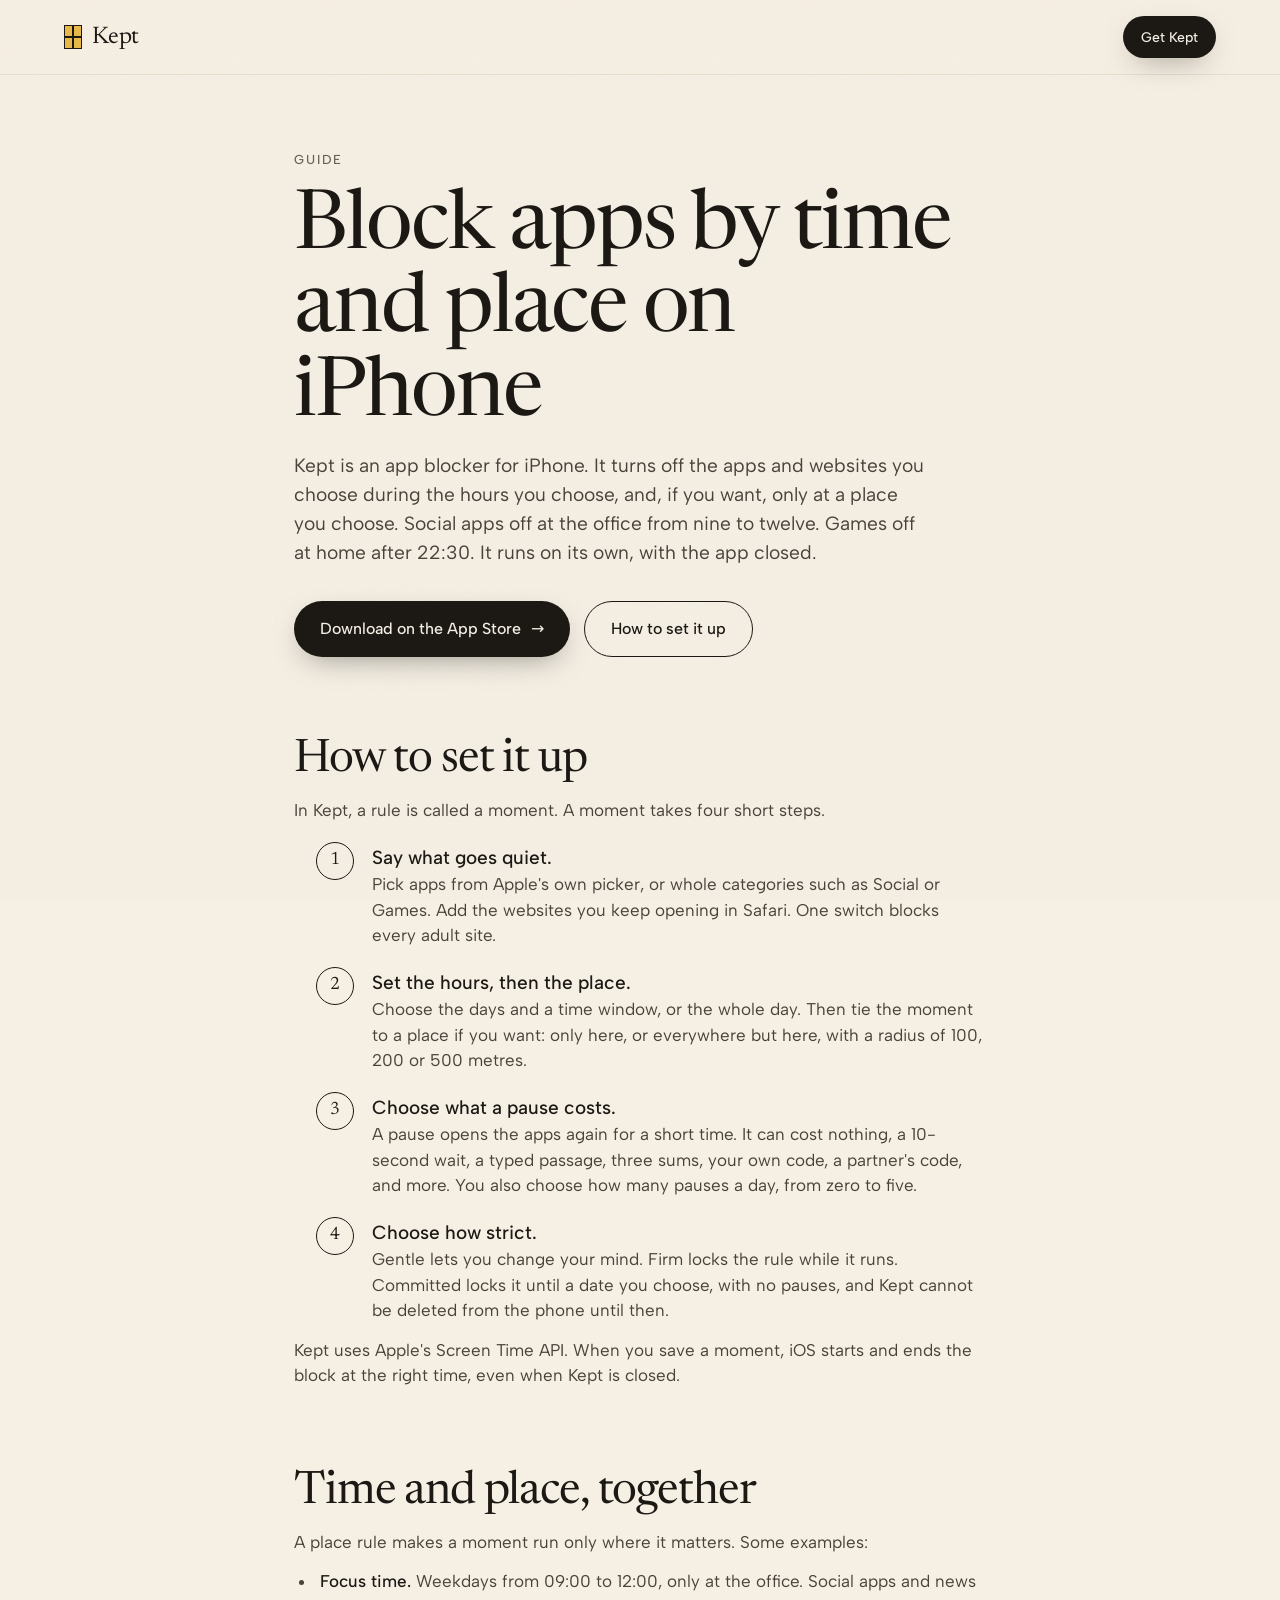
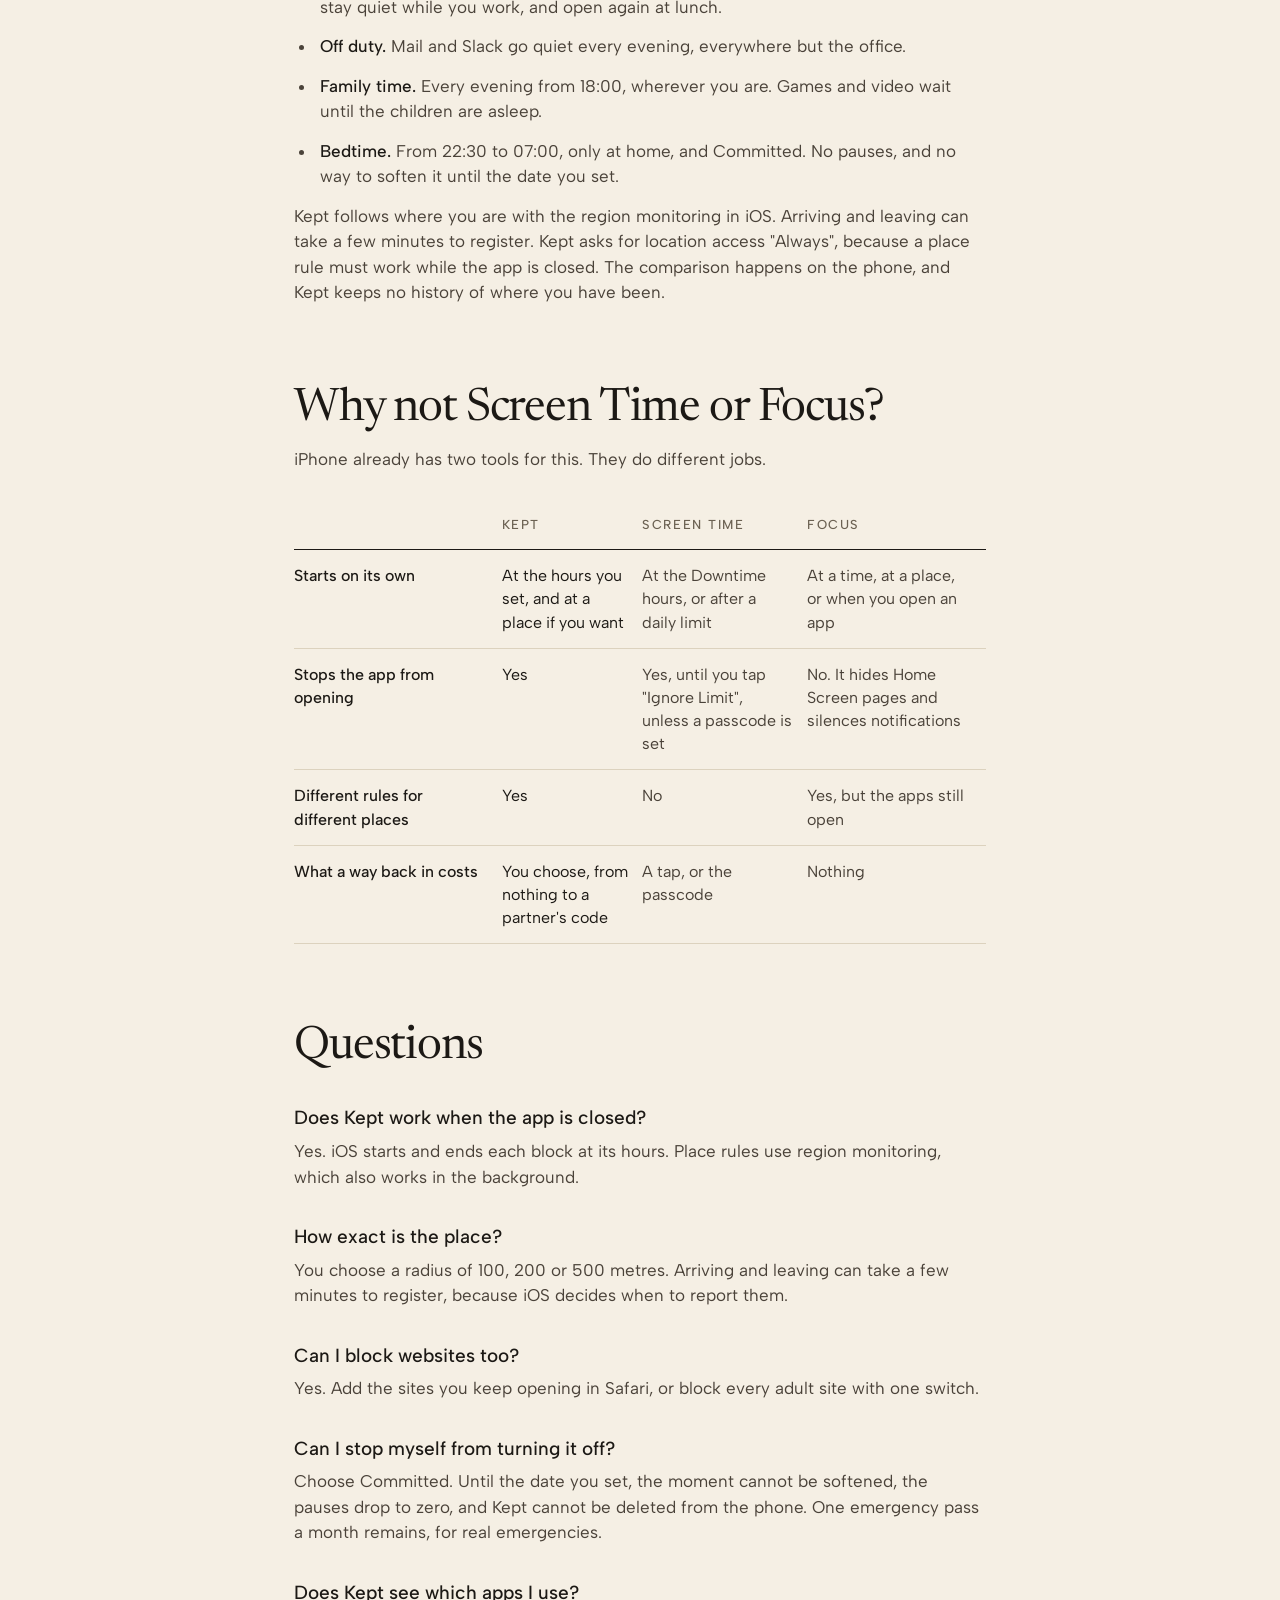
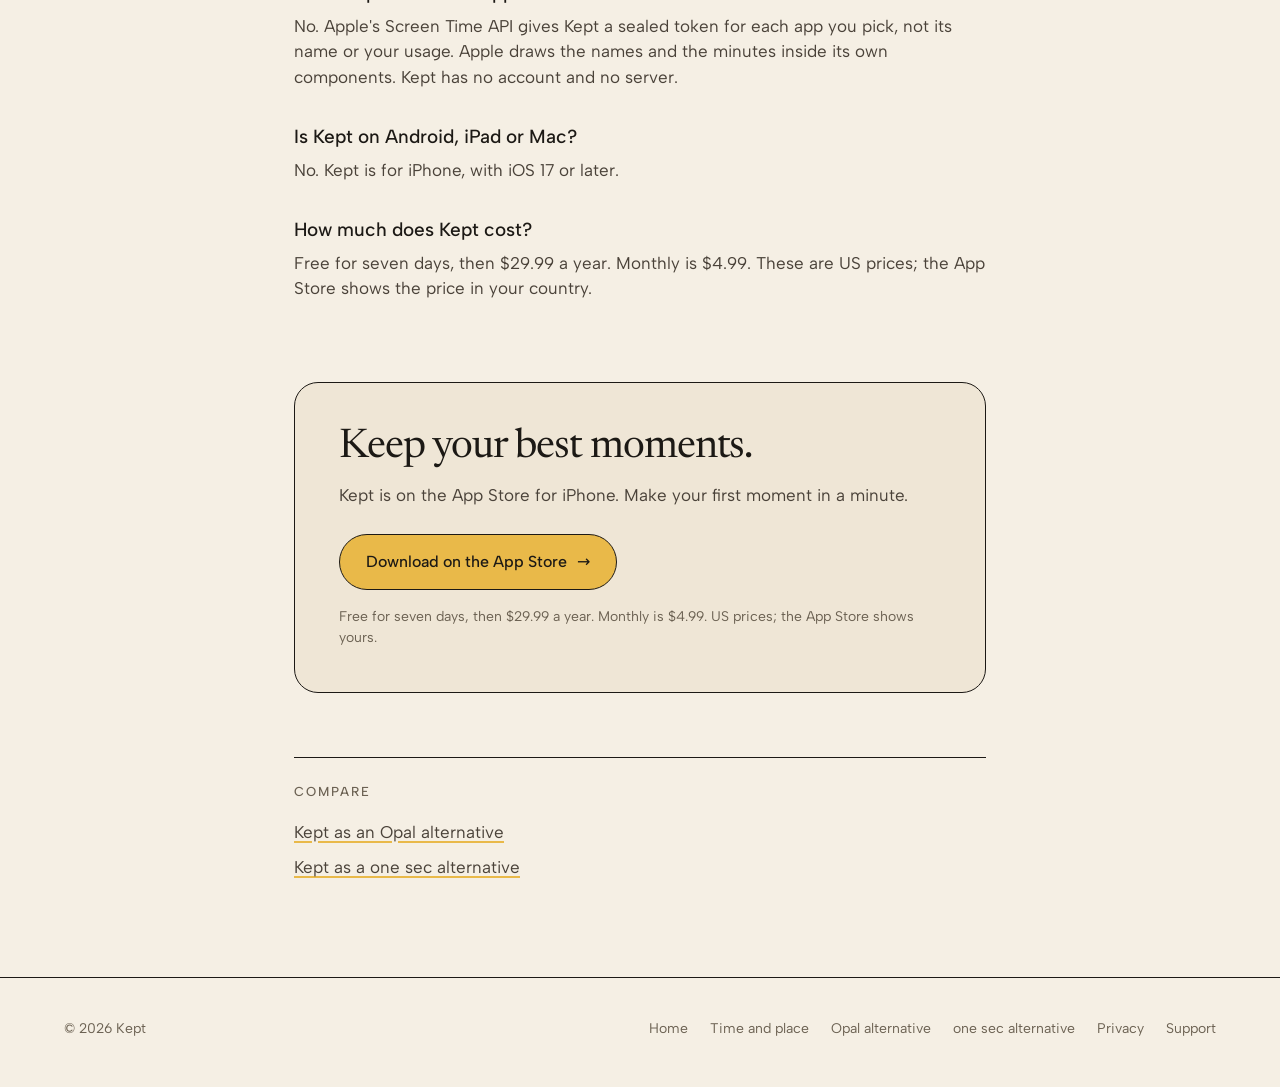
==== block-apps-by-time-and-place/index.html @ 20c3a768 "site: add the Opal, one sec and time-and-place pages People who search for an Opal or one sec altern" ====
<!doctype html>
<html lang="en">
<head>
  <meta charset="utf-8" />
  <meta name="viewport" content="width=device-width, initial-scale=1" />
  <title>Block Apps by Time and Place on iPhone · Kept</title>
  <meta name="description" content="Kept blocks apps and websites on iPhone during the hours you choose, and only at the places you choose. It runs with the app closed. No account." />
  <link rel="canonical" href="https://getkeptblocker.app/block-apps-by-time-and-place/" />
  <meta property="og:type" content="article" />
  <meta property="og:site_name" content="Kept" />
  <meta property="og:title" content="Block apps by time and place on iPhone" />
  <meta property="og:description" content="Social apps off at the office from nine to twelve. Games off at home after 22:30. Kept runs on its own, with the app closed." />
  <meta property="og:url" content="https://getkeptblocker.app/block-apps-by-time-and-place/" />
  <meta property="og:image" content="https://getkeptblocker.app/assets/img/og.png" />
  <meta name="twitter:card" content="summary_large_image" />
  <meta name="theme-color" content="#f5efe4" />
  <link rel="icon" href="/assets/img/favicon.png" />
  <link rel="apple-touch-icon" href="/assets/img/apple-touch-icon.png" />
  <link rel="preconnect" href="https://fonts.googleapis.com" />
  <link rel="preconnect" href="https://fonts.gstatic.com" crossorigin />
  <link href="https://fonts.googleapis.com/css2?family=Albert+Sans:wght@400;500&family=Newsreader:opsz,wght@6..72,400&display=swap" rel="stylesheet" />
  <link rel="stylesheet" href="/assets/css/site.css?v=8" />
  <link rel="stylesheet" href="/assets/css/page.css?v=1" />
  <script type="application/ld+json">
  {
    "@context": "https://schema.org",
    "@graph": [
      {
        "@type": "WebPage",
        "@id": "https://getkeptblocker.app/block-apps-by-time-and-place/#page",
        "url": "https://getkeptblocker.app/block-apps-by-time-and-place/",
        "name": "Block apps by time and place on iPhone",
        "inLanguage": "en",
        "dateModified": "2026-10-17",
        "isPartOf": { "@id": "https://getkeptblocker.app/#website" },
        "about": { "@id": "https://getkeptblocker.app/#app" }
      },
      {
        "@type": "FAQPage",
        "mainEntity": [
          {
            "@type": "Question",
            "name": "Does Kept work when the app is closed?",
            "acceptedAnswer": { "@type": "Answer", "text": "Yes. iOS starts and ends each block at its hours. Place rules use region monitoring, which also works in the background." }
          },
          {
            "@type": "Question",
            "name": "How exact is the place?",
            "acceptedAnswer": { "@type": "Answer", "text": "You choose a radius of 100, 200 or 500 metres. Arriving and leaving can take a few minutes to register, because iOS decides when to report them." }
          },
          {
            "@type": "Question",
            "name": "Can I block websites too?",
            "acceptedAnswer": { "@type": "Answer", "text": "Yes. Add the sites you keep opening in Safari, or block every adult site with one switch." }
          },
          {
            "@type": "Question",
            "name": "Can I stop myself from turning it off?",
            "acceptedAnswer": { "@type": "Answer", "text": "Choose Committed. Until the date you set, the moment cannot be softened, the pauses drop to zero, and Kept cannot be deleted from the phone. One emergency pass a month remains, for real emergencies." }
          },
          {
            "@type": "Question",
            "name": "Does Kept see which apps I use?",
            "acceptedAnswer": { "@type": "Answer", "text": "No. Apple's Screen Time API gives Kept a sealed token for each app you pick, not its name or your usage. Apple draws the names and the minutes inside its own components. Kept has no account and no server." }
          },
          {
            "@type": "Question",
            "name": "Is Kept on Android, iPad or Mac?",
            "acceptedAnswer": { "@type": "Answer", "text": "No. Kept is for iPhone, with iOS 17 or later." }
          },
          {
            "@type": "Question",
            "name": "How much does Kept cost?",
            "acceptedAnswer": { "@type": "Answer", "text": "Free for seven days, then $29.99 a year. Monthly is $4.99. These are US prices; the App Store shows the price in your country." }
          }
        ]
      }
    ]
  }
  </script>
</head>
<body>
  <nav class="nav">
    <a class="brand" href="/"><span class="mark small"><span class="fill"></span></span>Kept</a>
    <a class="btn btn-primary" href="https://apps.apple.com/app/id6816713953" target="_blank" rel="noopener">Get Kept</a>
  </nav>

  <main class="page">
    <div class="kicker">Guide</div>
    <h1>Block apps by time and place on iPhone</h1>
    <p class="lede">Kept is an app blocker for iPhone. It turns off the apps and websites you choose during the hours you choose, and, if you want, only at a place you choose. Social apps off at the office from nine to twelve. Games off at home after 22:30. It runs on its own, with the app closed.</p>
    <div class="btn-row">
      <a class="btn btn-primary" href="https://apps.apple.com/app/id6816713953" target="_blank" rel="noopener">Download on the App Store <span class="arrow">→</span></a>
      <a class="btn btn-ghost" href="#how">How to set it up</a>
    </div>

    <h2 id="how">How to set it up</h2>
    <p>In Kept, a rule is called a moment. A moment takes four short steps.</p>
    <ol class="steps">
      <li><strong>Say what goes quiet.</strong>Pick apps from Apple's own picker, or whole categories such as Social or Games. Add the websites you keep opening in Safari. One switch blocks every adult site.</li>
      <li><strong>Set the hours, then the place.</strong>Choose the days and a time window, or the whole day. Then tie the moment to a place if you want: only here, or everywhere but here, with a radius of 100, 200 or 500 metres.</li>
      <li><strong>Choose what a pause costs.</strong>A pause opens the apps again for a short time. It can cost nothing, a 10-second wait, a typed passage, three sums, your own code, a partner's code, and more. You also choose how many pauses a day, from zero to five.</li>
      <li><strong>Choose how strict.</strong>Gentle lets you change your mind. Firm locks the rule while it runs. Committed locks it until a date you choose, with no pauses, and Kept cannot be deleted from the phone until then.</li>
    </ol>
    <p>Kept uses Apple's Screen Time API. When you save a moment, iOS starts and ends the block at the right time, even when Kept is closed.</p>

    <h2>Time and place, together</h2>
    <p>A place rule makes a moment run only where it matters. Some examples:</p>
    <ul>
      <li><strong>Focus time.</strong> Weekdays from 09:00 to 12:00, only at the office. Social apps and news stay quiet while you work, and open again at lunch.</li>
      <li><strong>Off duty.</strong> Mail and Slack go quiet every evening, everywhere but the office.</li>
      <li><strong>Family time.</strong> Every evening from 18:00, wherever you are. Games and video wait until the children are asleep.</li>
      <li><strong>Bedtime.</strong> From 22:30 to 07:00, only at home, and Committed. No pauses, and no way to soften it until the date you set.</li>
    </ul>
    <p>Kept follows where you are with the region monitoring in iOS. Arriving and leaving can take a few minutes to register. Kept asks for location access "Always", because a place rule must work while the app is closed. The comparison happens on the phone, and Kept keeps no history of where you have been.</p>

    <h2>Why not Screen Time or Focus?</h2>
    <p>iPhone already has two tools for this. They do different jobs.</p>
    <div class="table-scroll">
      <table class="compare wide">
        <thead>
          <tr><th scope="col"></th><th scope="col">Kept</th><th scope="col">Screen Time</th><th scope="col">Focus</th></tr>
        </thead>
        <tbody>
          <tr><th scope="row">Starts on its own</th><td class="kept">At the hours you set, and at a place if you want</td><td>At the Downtime hours, or after a daily limit</td><td>At a time, at a place, or when you open an app</td></tr>
          <tr><th scope="row">Stops the app from opening</th><td class="kept">Yes</td><td>Yes, until you tap "Ignore Limit", unless a passcode is set</td><td>No. It hides Home Screen pages and silences notifications</td></tr>
          <tr><th scope="row">Different rules for different places</th><td class="kept">Yes</td><td>No</td><td>Yes, but the apps still open</td></tr>
          <tr><th scope="row">What a way back in costs</th><td class="kept">You choose, from nothing to a partner's code</td><td>A tap, or the passcode</td><td>Nothing</td></tr>
        </tbody>
      </table>
    </div>

    <h2>Questions</h2>
    <div class="faq">
      <h3>Does Kept work when the app is closed?</h3>
      <p>Yes. iOS starts and ends each block at its hours. Place rules use region monitoring, which also works in the background.</p>
      <h3>How exact is the place?</h3>
      <p>You choose a radius of 100, 200 or 500 metres. Arriving and leaving can take a few minutes to register, because iOS decides when to report them.</p>
      <h3>Can I block websites too?</h3>
      <p>Yes. Add the sites you keep opening in Safari, or block every adult site with one switch.</p>
      <h3>Can I stop myself from turning it off?</h3>
      <p>Choose Committed. Until the date you set, the moment cannot be softened, the pauses drop to zero, and Kept cannot be deleted from the phone. One emergency pass a month remains, for real emergencies.</p>
      <h3>Does Kept see which apps I use?</h3>
      <p>No. Apple's Screen Time API gives Kept a sealed token for each app you pick, not its name or your usage. Apple draws the names and the minutes inside its own components. Kept has no account and no server.</p>
      <h3>Is Kept on Android, iPad or Mac?</h3>
      <p>No. Kept is for iPhone, with iOS 17 or later.</p>
      <h3>How much does Kept cost?</h3>
      <p>Free for seven days, then $29.99 a year. Monthly is $4.99. These are US prices; the App Store shows the price in your country.</p>
    </div>

    <section class="callout">
      <h2>Keep your best moments.</h2>
      <p>Kept is on the App Store for iPhone. Make your first moment in a minute.</p>
      <div class="btn-row">
        <a class="btn btn-amber" href="https://apps.apple.com/app/id6816713953" target="_blank" rel="noopener">Download on the App Store <span class="arrow">→</span></a>
      </div>
      <p class="fine">Free for seven days, then $29.99 a year. Monthly is $4.99. US prices; the App Store shows yours.</p>
    </section>

    <nav class="related" aria-label="More guides">
      <div class="kicker">Compare</div>
      <ul>
        <li><a href="/opal-alternative/">Kept as an Opal alternative</a></li>
        <li><a href="/one-sec-alternative/">Kept as a one sec alternative</a></li>
      </ul>
    </nav>
  </main>

  <footer class="footer">
    <div class="wrap">
      <span>© 2026 Kept</span>
      <div class="links"><a href="/">Home</a><a href="/block-apps-by-time-and-place/">Time and place</a><a href="/opal-alternative/">Opal alternative</a><a href="/one-sec-alternative/">one sec alternative</a><a href="/privacy.html">Privacy</a><a href="/support.html">Support</a></div>
    </div>
  </footer>
</body>
</html>
---- assets/css/site.css ----
/* Kept website. Light theme in the app's own tokens. */

:root {
  --page: #f5efe4;
  --panel: #efe6d6;
  --ink: #1c1915;
  --body: #4a4239;
  --muted: #6b6152;
  --hair: #dcd2be;
  --amber: #e9b949;
  --badge: #e6dbc6;
  --place: #e27b36;
  --place-tint: #f6d9c2;
  --night: #17140f;
  --night-panel: #1f1b14;
  --night-ink: #f5efe4;
  --night-body: #c9bea8;
  --night-muted: #a89878;
  --night-hair: #3a342a;
  --serif: "Newsreader", Georgia, "Times New Roman", serif;
  --sans: "Albert Sans", system-ui, -apple-system, sans-serif;
  --max: 1200px;
  --gutter: clamp(20px, 5vw, 72px);
  --ease: cubic-bezier(0.65, 0, 0.35, 1);
}

* { box-sizing: border-box; margin: 0; padding: 0; }
html { scroll-behavior: auto; }
html.lenis, html.lenis body { height: auto; }
.lenis.lenis-smooth { scroll-behavior: auto !important; }
.lenis.lenis-stopped { overflow: hidden; }
body {
  background: var(--page);
  color: var(--ink);
  font-family: var(--sans);
  font-size: 17px;
  line-height: 1.5;
  -webkit-font-smoothing: antialiased;
  overflow-x: hidden;
}
a { color: inherit; text-decoration: none; }
img { display: block; max-width: 100%; }
button { font: inherit; color: inherit; background: none; border: 0; cursor: pointer; }

/* Grain: a fixed film over the page. */
body::after {
  content: "";
  position: fixed;
  inset: 0;
  z-index: 9990;
  pointer-events: none;
  opacity: 0.045;
  mix-blend-mode: multiply;
  background-image: url("data:image/svg+xml,%3Csvg xmlns='http://www.w3.org/2000/svg' width='240' height='240'%3E%3Cfilter id='n'%3E%3CfeTurbulence type='fractalNoise' baseFrequency='0.9' numOctaves='2' stitchTiles='stitch'/%3E%3C/filter%3E%3Crect width='100%25' height='100%25' filter='url(%23n)'/%3E%3C/svg%3E");
}

.serif { font-family: var(--serif); font-weight: 400; }
.kicker {
  font-size: 13px;
  font-weight: 500;
  letter-spacing: 0.16em;
  text-transform: uppercase;
  color: var(--muted);
}
.wrap { max-width: var(--max); margin: 0 auto; }
.section { padding: clamp(88px, 12vh, 168px) var(--gutter); position: relative; }
.section-head { max-width: 820px; margin-bottom: clamp(40px, 6vh, 72px); }
.section-head .kicker { margin-bottom: 18px; }
h1, h2, h3 { font-family: var(--serif); font-weight: 400; letter-spacing: -0.025em; line-height: 1.02; }
h1 { font-size: clamp(52px, 8.2vw, 124px); }
h2 { font-size: clamp(40px, 5.2vw, 72px); }
h3 { font-size: clamp(26px, 2.4vw, 34px); letter-spacing: -0.015em; line-height: 1.12; }
.lede { font-size: clamp(18px, 1.5vw, 22px); line-height: 1.5; color: var(--body); max-width: 640px; margin-top: 22px; }
.amber-rule { display: inline-block; position: relative; }
.amber-rule::after {
  content: "";
  position: absolute;
  left: 0; right: 0; bottom: -0.02em;
  height: 0.16em;
  background: var(--amber);
  transform-origin: left center;
  transform: scaleX(var(--rule, 1));
}

/* Split lines: every line sits in its own mask, with room for descenders and the amber rule. */
.split-line-mask { padding-bottom: 0.1em; margin-bottom: -0.1em; }

/* Buttons */
.btn {
  display: inline-flex;
  align-items: center;
  gap: 10px;
  height: 56px;
  padding: 0 26px;
  border-radius: 999px;
  font-size: 16px;
  font-weight: 500;
  white-space: nowrap;
  transition: transform 0.4s var(--ease), background-color 0.3s, color 0.3s, box-shadow 0.4s var(--ease);
  will-change: transform;
}
.btn-primary { background: var(--ink); color: var(--page); box-shadow: 0 10px 30px -12px rgba(28, 25, 21, 0.5); }
.btn-primary:hover { box-shadow: 0 18px 40px -14px rgba(28, 25, 21, 0.55); }
.btn-ghost { border: 1.5px solid var(--ink); color: var(--ink); }
.btn-ghost:hover { background: var(--ink); color: var(--page); }
.btn-amber { background: var(--amber); color: var(--ink); border: 1.5px solid var(--ink); }
.btn .arrow { transition: transform 0.4s var(--ease); }
.btn:hover .arrow { transform: translateX(4px); }
.btn-row { display: flex; gap: 14px; flex-wrap: wrap; margin-top: 34px; }

/* The mark. The fill rises inside an empty window; the crosshair sits above it. */
.mark {
  position: relative;
  display: block;
  background: var(--page);
  border: 2px solid var(--ink);
  overflow: hidden;
}
.mark .fill { position: absolute; inset: 0; background: var(--amber); transform-origin: 50% 100%; }
.mark::before, .mark::after { content: ""; position: absolute; background: var(--ink); z-index: 2; }
.mark::before { left: 50%; top: 0; bottom: 0; width: 2px; margin-left: -1px; }
.mark::after { top: 50%; left: 0; right: 0; height: 2px; margin-top: -1px; }
.mark.small { width: 18px; height: 24px; border-width: 1.5px; }
.mark.small::before { width: 1.5px; margin-left: -0.75px; }
.mark.small::after { height: 1.5px; margin-top: -0.75px; }
.mark.small .fill { transform: none; }
.glow { box-shadow: 0 0 60px 18px rgba(233, 185, 73, 0.38); }

/* Nav */
.nav {
  position: fixed;
  top: 0; left: 0; right: 0;
  z-index: 100;
  display: flex;
  align-items: center;
  justify-content: space-between;
  padding: 16px var(--gutter);
  background: color-mix(in srgb, var(--page) 72%, transparent);
  -webkit-backdrop-filter: blur(16px) saturate(1.2);
  backdrop-filter: blur(16px) saturate(1.2);
  border-bottom: 1px solid color-mix(in srgb, var(--hair) 60%, transparent);
  transform: translateY(0);
  transition: transform 0.5s var(--ease);
}
.nav.hidden { transform: translateY(-100%); }
.brand { display: flex; align-items: center; gap: 10px; font-family: var(--serif); font-size: 24px; letter-spacing: -0.01em; }
.nav-links { display: flex; gap: 30px; font-size: 15px; font-weight: 500; color: var(--body); }
.nav-links a { position: relative; padding: 6px 0; }
.nav-links a::after { content: ""; position: absolute; left: 0; right: 0; bottom: 0; height: 1.5px; background: var(--amber); transform: scaleX(0); transform-origin: left; transition: transform 0.4s var(--ease); }
.nav-links a:hover::after { transform: scaleX(1); }
.nav .btn { height: 42px; padding: 0 18px; font-size: 14px; }
@media (max-width: 900px) { .nav-links { display: none; } }

/* Hero, shared */
.hero { min-height: 100vh; display: flex; align-items: center; padding-top: 120px; padding-bottom: 80px; position: relative; overflow: hidden; }
.hero .eyebrow { display: inline-flex; align-items: center; gap: 10px; font-size: 13px; font-weight: 500; letter-spacing: 0.14em; text-transform: uppercase; color: var(--muted); margin-bottom: 28px; }
.hero .eyebrow i { width: 8px; height: 8px; border-radius: 50%; background: var(--amber); border: 1.5px solid var(--ink); }
.hero-phone-wrap { position: relative; display: flex; justify-content: center; align-items: center; }
.hero-phone-wrap .halo { position: absolute; width: 70%; aspect-ratio: 1; border-radius: 50%; background: radial-gradient(circle, rgba(233, 185, 73, 0.35), rgba(233, 185, 73, 0) 62%); filter: blur(10px); }
.tilt { transform-style: preserve-3d; will-change: transform; }

.hero .wrap { display: grid; grid-template-columns: 1.15fr 0.85fr; gap: 48px; align-items: center; width: 100%; }
.hero .ghost-mark { position: absolute; right: -6vw; top: 12vh; width: 46vw; max-width: 640px; aspect-ratio: 3 / 4; border: 2px solid var(--hair); pointer-events: none; opacity: 0.8; }
.hero .ghost-mark::before, .hero .ghost-mark::after { content: ""; position: absolute; background: var(--hair); }
.hero .ghost-mark::before { left: 50%; top: 0; bottom: 0; width: 2px; margin-left: -1px; }
.hero .ghost-mark::after { top: 50%; left: 0; right: 0; height: 2px; margin-top: -1px; }
.hero .device { --s: 0.78; }
@media (max-width: 980px) {
  .hero .wrap { grid-template-columns: 1fr; }
  .hero .ghost-mark { display: none; }
  .hero .device { --s: 0.62; }
}

/* Moments: three cards. */
.moments-grid { display: grid; grid-template-columns: repeat(3, 1fr); gap: 20px; }
@media (max-width: 980px) { .moments-grid { grid-template-columns: 1fr; max-width: 520px; } }

.mcard {
  --ring: var(--page);
  background: var(--page);
  border: 1.5px solid var(--ink);
  border-radius: 22px;
  padding: 22px 24px 24px;
  transition: transform 0.5s var(--ease), box-shadow 0.5s var(--ease);
}
.mcard:hover { transform: translateY(-6px); box-shadow: 0 30px 50px -30px rgba(28, 25, 21, 0.45); }
.mcard.active { --ring: var(--panel); background: var(--panel); }
.mcard-head { display: flex; align-items: center; justify-content: space-between; gap: 12px; margin-bottom: 18px; flex-wrap: wrap; }
.mcard .name-row { display: flex; align-items: center; gap: 10px; }
.mcard .name { font-family: var(--serif); font-size: 30px; line-height: 1.05; letter-spacing: -0.015em; white-space: nowrap; }
.pill { display: inline-flex; align-items: center; gap: 8px; padding: 6px 14px; border-radius: 999px; border: 1.5px solid var(--hair); font-size: 14px; font-weight: 500; color: var(--body); white-space: nowrap; }
.pill.running { background: var(--amber); border-color: var(--ink); color: var(--ink); }
.pill .dot { width: 9px; height: 9px; border-radius: 50%; background: var(--ink); box-shadow: 0 0 0 3px rgba(28, 25, 21, 0.18); }
.row { display: flex; align-items: center; gap: 10px; margin-top: 10px; font-size: 16px; font-weight: 500; white-space: nowrap; }
.row:first-of-type { margin-top: 0; }
.tile { width: 30px; height: 30px; border-radius: 9px; overflow: hidden; flex: none; }
.tile svg { display: block; width: 100%; height: 100%; }
.tiles { display: flex; align-items: center; margin-right: 2px; }
.tiles .tile { margin-left: -9px; box-shadow: 0 0 0 2.5px var(--ring, var(--page)); }
.tiles .tile:first-child { margin-left: 0; }
.disc { width: 30px; height: 30px; border-radius: 50%; display: inline-flex; align-items: center; justify-content: center; flex: none; }
.disc img { width: 18px; height: 18px; display: block; }
.disc.badge { background: var(--badge); }
.disc.amber { background: var(--amber); border: 1.5px solid var(--ink); }
.disc.ink { background: var(--ink); }
.disc.page { background: var(--page); border: 1.5px solid var(--ink); }
.lockdisc { width: 30px; height: 30px; border-radius: 50%; background: var(--ink); border: 1.5px solid var(--amber); display: inline-flex; align-items: center; justify-content: center; flex: none; }
.lockdisc img { width: 17px; height: 17px; }

/* How it works: sticky phone, scrolling steps. */
.how { display: grid; grid-template-columns: 1fr 1fr; gap: clamp(32px, 6vw, 96px); align-items: start; }
.how-steps { padding-top: 10vh; }
.how .step { min-height: 78vh; display: flex; flex-direction: column; justify-content: center; max-width: 520px; }
.how .step .num { font-family: var(--serif); font-size: 15px; color: var(--muted); margin-bottom: 18px; display: flex; align-items: center; gap: 12px; }
.how .step .num::after { content: ""; width: 40px; height: 1.5px; background: var(--hair); }
.how .step p { color: var(--body); font-size: 18px; margin-top: 18px; }
.how .step ul { list-style: none; margin-top: 18px; display: flex; flex-wrap: wrap; gap: 8px; }
.how .step li { font-size: 14px; font-weight: 500; border: 1.5px solid var(--hair); border-radius: 999px; padding: 6px 12px; }
/* Centred while stuck. The offset is computed from the device height, so the phone never sits
   above its own place in the flow before it sticks. */
.how-phone { --s: 0.82; position: sticky; top: calc(50vh - (874px * var(--s) + 12px) / 2); display: flex; justify-content: center; }
.how-phone .device { --s: inherit; }
.how-phone .screen { position: absolute; opacity: 0; pointer-events: none; }
.how-phone .screen.active { opacity: 1; }
.how .step:last-child { min-height: 50vh; }
@media (max-height: 820px) { .how-phone { --s: 0.68; } }
@media (max-width: 980px) {
  /* On a phone the block is pinned as a whole: the device on top, one step's text under it,
     and scrolling advances the step. The script adds .pin-how and sets --s from the height. */
  .how { grid-template-columns: 1fr; gap: 0; }
  .how-phone { --s: 0.5; order: -1; position: static; top: auto; width: 100%; padding: 8px 0 0; display: flex; justify-content: center; }
  .how-phone .device { box-shadow: 0 24px 50px -30px rgba(28, 25, 21, 0.45); }
  .how-steps { padding-top: 22px; }
  .how .step { min-height: 0; max-width: none; justify-content: flex-start; padding: 0 0 28px; }
  .how .step:last-child { min-height: 0; }
  .how .step .num { margin-bottom: 10px; font-size: 14px; }
  .how .step h3 { font-size: 24px; }
  .how .step p { font-size: 15px; margin-top: 10px; }
  .how .step ul { display: none; }
  .pin-how .how-steps { position: relative; min-height: 200px; }
  .pin-how .how .step { position: absolute; left: 0; right: 0; top: 0; padding: 0; opacity: 0; transform: translateY(10px); transition: opacity 0.45s var(--ease), transform 0.45s var(--ease); pointer-events: none; }
  .pin-how .how .step.active { opacity: 1; transform: none; pointer-events: auto; }
  .how-dots { position: absolute; left: 0; bottom: 0; display: flex; gap: 8px; }
  .how-dots i { width: 8px; height: 8px; border-radius: 50%; border: 1.5px solid var(--ink); transition: background-color 0.3s; }
  .how-dots i.on { background: var(--amber); }
}

/* Costs */
.costs { display: grid; grid-template-columns: repeat(3, 1fr); gap: 14px; }
@media (max-width: 980px) { .costs { grid-template-columns: repeat(2, 1fr); } }
@media (max-width: 600px) { .costs { grid-template-columns: 1fr; } }
.cost {
  position: relative;
  border: 1.5px solid var(--hair);
  border-radius: 18px;
  padding: 22px 22px 24px;
  background: var(--page);
  transition: transform 0.45s var(--ease), border-color 0.45s, box-shadow 0.45s var(--ease), background-color 0.45s;
  overflow: hidden;
}
.cost:hover { transform: translateY(-5px); border-color: var(--ink); box-shadow: 0 30px 50px -30px rgba(28, 25, 21, 0.4); }
.cost .ctile { position: relative; width: 48px; height: 48px; border-radius: 13px; border: 1.5px solid var(--hair); display: flex; align-items: center; justify-content: center; margin-bottom: 18px; transition: border-color 0.45s; }
.cost:hover .ctile { border-color: var(--ink); }
.cost .ctile img { position: absolute; width: 28px; height: 28px; transition: opacity 0.45s; }
.cost .ctile img.full { opacity: 0; }
.cost:hover .ctile img.full { opacity: 1; }
.cost:hover .ctile img.outline { opacity: 0; }
.cost h4 { font-family: var(--sans); font-size: 18px; font-weight: 500; }
.cost p { font-size: 15px; color: var(--muted); margin-top: 6px; }
.cost .tag { position: absolute; top: 18px; right: 18px; font-size: 12px; font-weight: 500; letter-spacing: 0.1em; text-transform: uppercase; color: var(--muted); }
.cost.chosen { background: var(--panel); border-color: var(--ink); box-shadow: inset 0 0 0 1px var(--ink), inset 0 0 0 4px var(--panel), inset 0 0 0 5px var(--ink); }
.cost.chosen .ctile { border-color: var(--ink); }
.cost.chosen .ctile img.full { opacity: 1; }
.cost.chosen .ctile img.outline { opacity: 0; }
.pauses-note { display: grid; grid-template-columns: auto 1fr; gap: 28px; align-items: center; margin-top: 40px; padding: 28px 32px; border: 1.5px solid var(--ink); border-radius: 22px; background: var(--page); }
.pauses-note .big { font-family: var(--serif); font-size: 96px; line-height: 0.9; letter-spacing: -0.03em; }
.pauses-note p { color: var(--body); font-size: 18px; max-width: 560px; }
@media (max-width: 600px) { .pauses-note { grid-template-columns: 1fr; } }

/* Places */
.places { display: grid; grid-template-columns: 1.1fr 0.9fr; gap: clamp(32px, 5vw, 72px); align-items: center; }
@media (max-width: 980px) { .places { grid-template-columns: 1fr; } }
.map { position: relative; border: 1.5px solid var(--ink); border-radius: 26px; background: var(--panel); aspect-ratio: 4 / 3; overflow: hidden; }
.map svg { position: absolute; inset: 0; width: 100%; height: 100%; }
.map .radius { position: absolute; left: 50%; top: 50%; width: 46%; aspect-ratio: 1; border-radius: 50%; background: rgba(233, 185, 73, 0.3); border: 1.5px solid var(--ink); transform: translate(-50%, -50%); }
.map .ring { position: absolute; left: 50%; top: 50%; width: 46%; aspect-ratio: 1; border-radius: 50%; border: 1.5px solid var(--ink); transform: translate(-50%, -50%); opacity: 0; }
.map .here { position: absolute; left: 50%; top: 50%; width: 14px; height: 14px; border-radius: 50%; background: var(--ink); transform: translate(-50%, -50%); }
.map .address { position: absolute; left: 18px; top: 18px; padding: 8px 14px; border-radius: 12px; background: var(--page); font-size: 14px; color: var(--muted); }
.prow { display: flex; align-items: center; gap: 14px; padding: 18px 22px; border: 1.5px solid var(--ink); border-radius: 18px; font-size: 18px; font-weight: 500; margin-top: 12px; background: var(--page); transition: transform 0.45s var(--ease), background-color 0.45s; }
.prow:hover { transform: translateX(6px); background: var(--place-tint); }
.prow .disc { width: 36px; height: 36px; } .prow .disc img { width: 20px; height: 20px; }
.places p.note { color: var(--body); margin-top: 22px; font-size: 17px; }

/* Strict: the night band */
.night { background: var(--night); color: var(--night-ink); }
.night .kicker { color: var(--night-muted); }
.night .lede { color: var(--night-body); }
.strict { display: grid; grid-template-columns: 1fr 1fr; gap: clamp(32px, 6vw, 96px); align-items: center; }
@media (max-width: 980px) { .strict { grid-template-columns: 1fr; } }
.sealed { display: flex; gap: 18px; align-items: flex-start; padding: 28px 30px; border-radius: 22px; background: var(--page); color: var(--ink); box-shadow: 0 40px 80px -40px rgba(0, 0, 0, 0.6); }
.sealed .lock { width: 44px; height: 44px; border-radius: 50%; background: var(--amber); border: 1.5px solid var(--ink); display: flex; align-items: center; justify-content: center; flex: none; margin-top: 2px; }
.sealed .lock img { width: 24px; height: 24px; }
.sealed .k { font-size: 12px; font-weight: 500; letter-spacing: 0.16em; text-transform: uppercase; color: var(--muted); }
.sealed .l { font-family: var(--serif); font-size: clamp(20px, 1.8vw, 26px); line-height: 1.3; margin-top: 6px; }
.strict-lines { margin-top: 34px; font-family: var(--serif); font-size: clamp(28px, 3vw, 44px); line-height: 1.15; letter-spacing: -0.02em; }
.strict-lines span { display: block; }
.strict-facts { list-style: none; margin-top: 30px; display: grid; gap: 10px; }
.strict-facts li { display: flex; align-items: center; gap: 12px; font-size: 17px; color: var(--night-body); }
.strict-facts li::before { content: ""; width: 10px; height: 10px; border-radius: 50%; background: var(--amber); flex: none; }
.night .device { --page: var(--night); --panel: var(--night-panel); --ink: var(--night-ink); --body: var(--night-body); --muted: var(--night-muted); --hair: var(--night-hair); --badge: #2a2519; }

/* Reports */
.reports { display: grid; grid-template-columns: 1fr 1fr; gap: 20px; align-items: start; }
@media (max-width: 980px) { .reports { grid-template-columns: 1fr; } }
.rcard { border: 1.5px solid var(--ink); border-radius: 24px; padding: 28px 30px 30px; background: var(--page); }
.rcard.impact { border-color: var(--hair); background: var(--panel); --ring: var(--panel); }
.rcard .h { font-family: var(--serif); font-size: clamp(30px, 3vw, 44px); letter-spacing: -0.02em; line-height: 1.1; margin-top: 12px; }
.marks { display: flex; gap: 10px; margin-top: 26px; }
.col { flex: 1; display: flex; flex-direction: column-reverse; gap: 6px; }
.m { height: 22px; border-radius: 3px; background: var(--amber); border: 1.5px solid var(--ink); transform-origin: 50% 100%; }
.m.pale { background: var(--panel); }
.m.empty { background: transparent; border: 1.5px dashed var(--muted); }
.dl { font-size: 14px; color: var(--muted); text-align: center; margin-top: 8px; flex: 1; }
.irow { margin-top: 20px; }
.ihead { display: flex; align-items: center; gap: 12px; }
.iname { font-size: 18px; flex: 1; }
.ibefore { font-family: var(--serif); font-size: 17px; color: var(--muted); }
.iafter { font-family: var(--serif); font-size: 24px; margin-left: 6px; }
.ibar { display: flex; align-items: center; gap: 12px; margin-top: 8px; }
.track { flex: 1; height: 14px; background: var(--hair); position: relative; }
.fillbar { position: absolute; left: 0; top: 0; height: 100%; background: var(--amber); border: 1.5px solid var(--ink); transform-origin: left center; }
.back { width: 84px; text-align: right; font-size: 14px; }
.note { font-size: 14px; color: var(--muted); margin-top: 20px; line-height: 1.45; }

/* Privacy strip */
.facts { display: grid; grid-template-columns: repeat(3, 1fr); gap: 20px; }
@media (max-width: 900px) { .facts { grid-template-columns: 1fr; } }
.fact { border-top: 1.5px solid var(--ink); padding-top: 22px; }
.fact h3 { font-size: clamp(30px, 3vw, 40px); }
.fact p { color: var(--body); margin-top: 12px; }

/* Final call */
.cta { text-align: center; }
.cta .wrap { display: flex; flex-direction: column; align-items: center; }
.cta .icon { width: 96px; height: 96px; border-radius: 24px; box-shadow: 0 30px 60px -30px rgba(28, 25, 21, 0.5); margin-bottom: 34px; }
.cta h2 { max-width: 16ch; }
.cta .lede { text-align: center; }
.cta .btn-row { justify-content: center; }
.cta .fine { margin-top: 18px; font-size: 14px; color: var(--muted); }

/* Footer */
.footer { padding: 40px var(--gutter) 48px; border-top: 1.5px solid var(--ink); }
.footer .wrap { display: flex; align-items: center; justify-content: space-between; gap: 20px; flex-wrap: wrap; font-size: 14px; color: var(--muted); }
.footer .links { display: flex; flex-wrap: wrap; gap: 10px 22px; }
.footer .links a:hover { color: var(--ink); }

/* Reveal defaults: JS animates; without JS everything is visible. */
.js [data-reveal] { opacity: 0; }
.js .m { transform: scaleY(0); }
.js .fillbar { transform: scaleX(0); }

@media (prefers-reduced-motion: reduce) {
  .js [data-reveal], .js .m, .js .fillbar { opacity: 1; transform: none; }
}
---- assets/css/page.css ----
/* Long pages: comparisons and guides. Builds on site.css. */

.page { max-width: 820px; margin: 0 auto; padding: 150px var(--gutter) 96px; }
.page .kicker { margin-bottom: 18px; }
.page h1 { font-size: clamp(44px, 6.4vw, 84px); }
.page h2 { font-size: clamp(32px, 3.6vw, 48px); margin-top: 80px; }
.page h3 { font-size: clamp(22px, 2vw, 26px); margin-top: 34px; }
.page p, .page li { color: var(--body); margin-top: 14px; }
.page ul, .page ol { padding-left: 22px; }
.page li { padding-left: 4px; }
.page strong { color: var(--ink); font-weight: 500; }
.page a:not(.btn) {
  text-decoration: underline;
  text-decoration-color: var(--amber);
  text-decoration-thickness: 2px;
  text-underline-offset: 3px;
}
.page a:not(.btn):hover { color: var(--ink); }
.page .checked { margin-top: 18px; font-size: 14px; color: var(--muted); }

/* Comparison table. It scrolls inside its own box on a narrow phone, never the page. */
.table-scroll { margin-top: 30px; overflow-x: auto; -webkit-overflow-scrolling: touch; }
.compare { width: 100%; border-collapse: collapse; font-size: 16px; line-height: 1.45; }
.compare th, .compare td { text-align: left; vertical-align: top; padding: 14px 14px 14px 0; border-bottom: 1px solid var(--hair); }
.compare thead th {
  font-size: 13px;
  font-weight: 500;
  letter-spacing: 0.12em;
  text-transform: uppercase;
  color: var(--muted);
  border-bottom: 1.5px solid var(--ink);
}
.compare tbody th { width: 30%; font-weight: 500; color: var(--ink); }
.compare td { color: var(--body); }
.compare.wide { min-width: 560px; }
.compare .kept { color: var(--ink); }

/* Steps */
.steps { list-style: none; padding: 0; counter-reset: step; }
.steps li { counter-increment: step; position: relative; padding: 20px 0 0 56px; margin-top: 0; }
.steps li::before {
  content: counter(step);
  position: absolute;
  left: 0; top: 18px;
  width: 36px; height: 36px;
  border: 1.5px solid var(--ink);
  border-radius: 50%;
  display: grid;
  place-items: center;
  font-family: var(--serif);
  font-size: 18px;
  color: var(--ink);
  background: var(--page);
}
.steps li strong { display: block; font-size: 19px; }

/* Questions */
.faq h3 { font-family: var(--sans); font-size: 19px; font-weight: 500; letter-spacing: 0; line-height: 1.35; }
.faq p { margin-top: 8px; }

/* Call to action inside a page */
.callout {
  margin-top: 80px;
  padding: clamp(28px, 4vw, 44px);
  background: var(--panel);
  border: 1.5px solid var(--ink);
  border-radius: 24px;
}
.callout h2 { margin-top: 0; font-size: clamp(30px, 3.2vw, 42px); }
.callout .btn-row { margin-top: 26px; }
.callout .fine { margin-top: 16px; font-size: 14px; color: var(--muted); }

/* Links to the other guides */
.related { margin-top: 64px; padding-top: 24px; border-top: 1.5px solid var(--ink); }
.related ul { list-style: none; padding: 0; }
.related li { padding: 0; margin-top: 10px; }

@media (max-width: 600px) {
  .page { padding-top: 120px; }
  .page h2 { margin-top: 64px; }
}
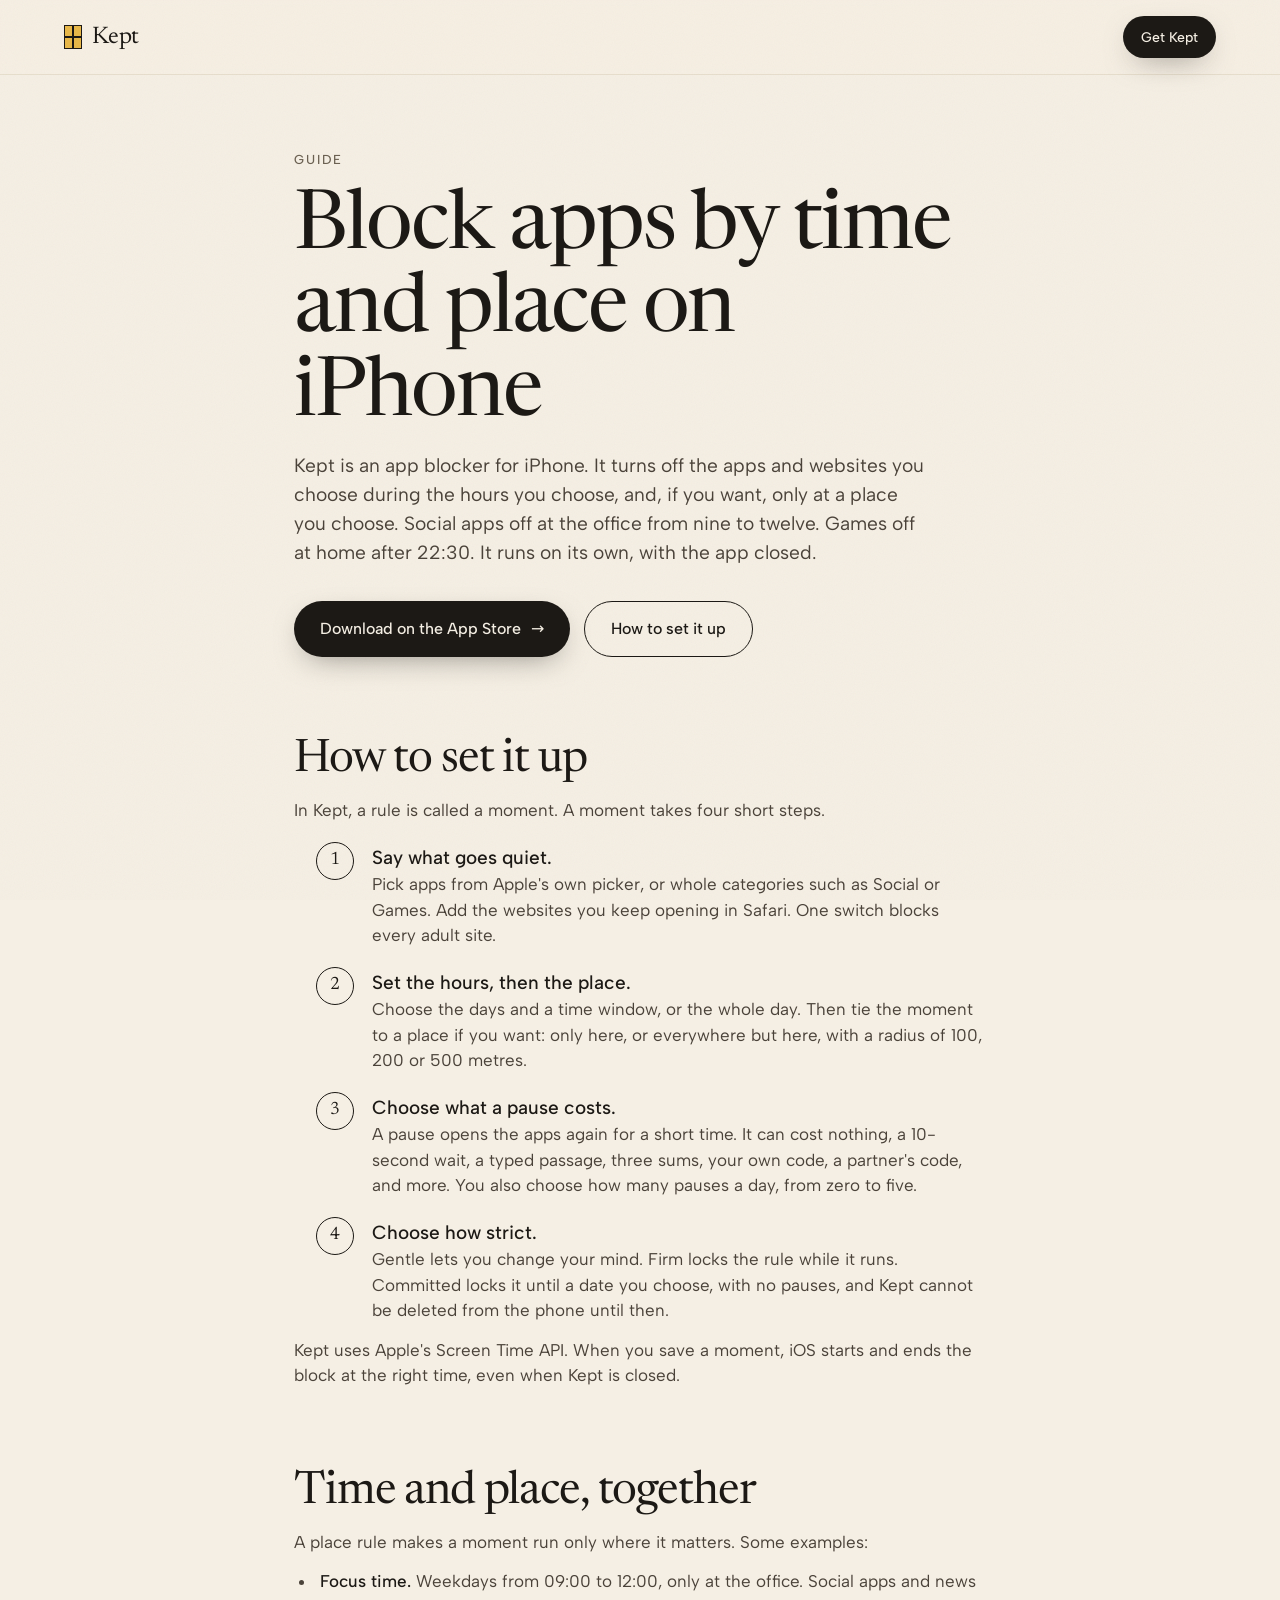
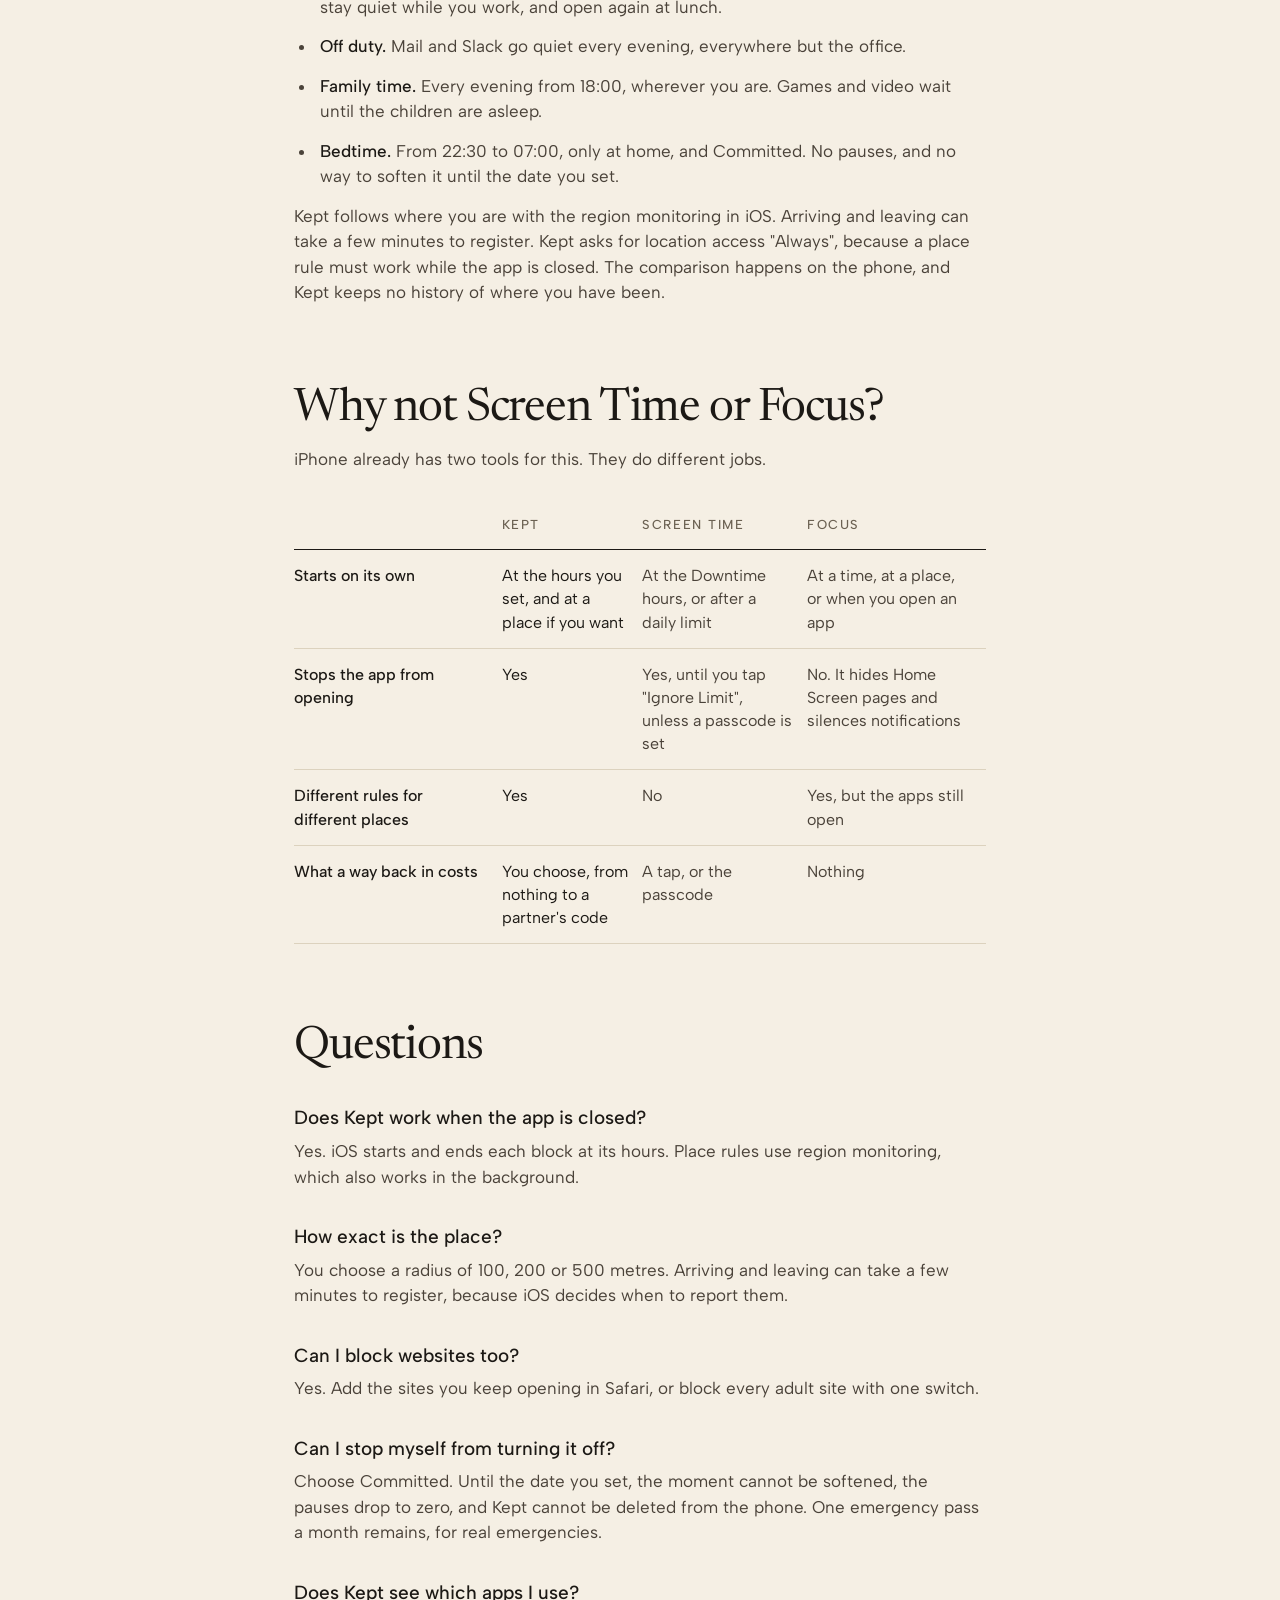
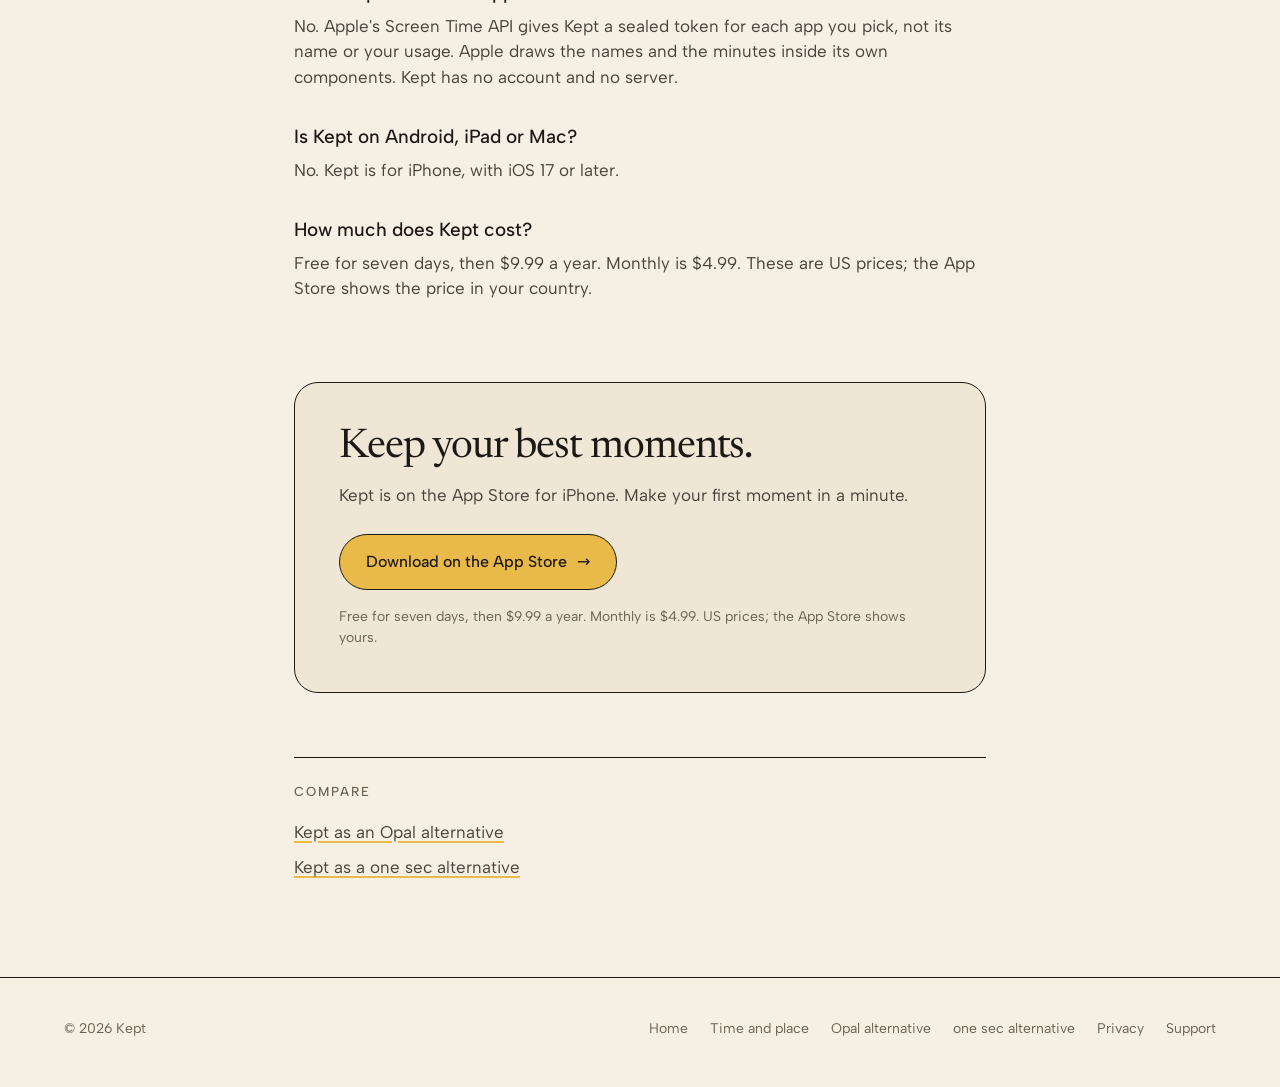
==== commit 22535ad7: "site: show the yearly price of $9.99 Kept Yearly goes from $29.99 to $9.99 in the US App Store. The " ====
--- a/block-apps-by-time-and-place/index.html
+++ b/block-apps-by-time-and-place/index.html
@@ -71,7 +71,7 @@
           {
             "@type": "Question",
             "name": "How much does Kept cost?",
-            "acceptedAnswer": { "@type": "Answer", "text": "Free for seven days, then $29.99 a year. Monthly is $4.99. These are US prices; the App Store shows the price in your country." }
+            "acceptedAnswer": { "@type": "Answer", "text": "Free for seven days, then $9.99 a year. Monthly is $4.99. These are US prices; the App Store shows the price in your country." }
           }
         ]
       }
@@ -145,7 +145,7 @@
       <h3>Is Kept on Android, iPad or Mac?</h3>
       <p>No. Kept is for iPhone, with iOS 17 or later.</p>
       <h3>How much does Kept cost?</h3>
-      <p>Free for seven days, then $29.99 a year. Monthly is $4.99. These are US prices; the App Store shows the price in your country.</p>
+      <p>Free for seven days, then $9.99 a year. Monthly is $4.99. These are US prices; the App Store shows the price in your country.</p>
     </div>
 
     <section class="callout">
@@ -154,7 +154,7 @@
       <div class="btn-row">
         <a class="btn btn-amber" href="https://apps.apple.com/app/id6816713953" target="_blank" rel="noopener">Download on the App Store <span class="arrow">→</span></a>
       </div>
-      <p class="fine">Free for seven days, then $29.99 a year. Monthly is $4.99. US prices; the App Store shows yours.</p>
+      <p class="fine">Free for seven days, then $9.99 a year. Monthly is $4.99. US prices; the App Store shows yours.</p>
     </section>
 
     <nav class="related" aria-label="More guides">
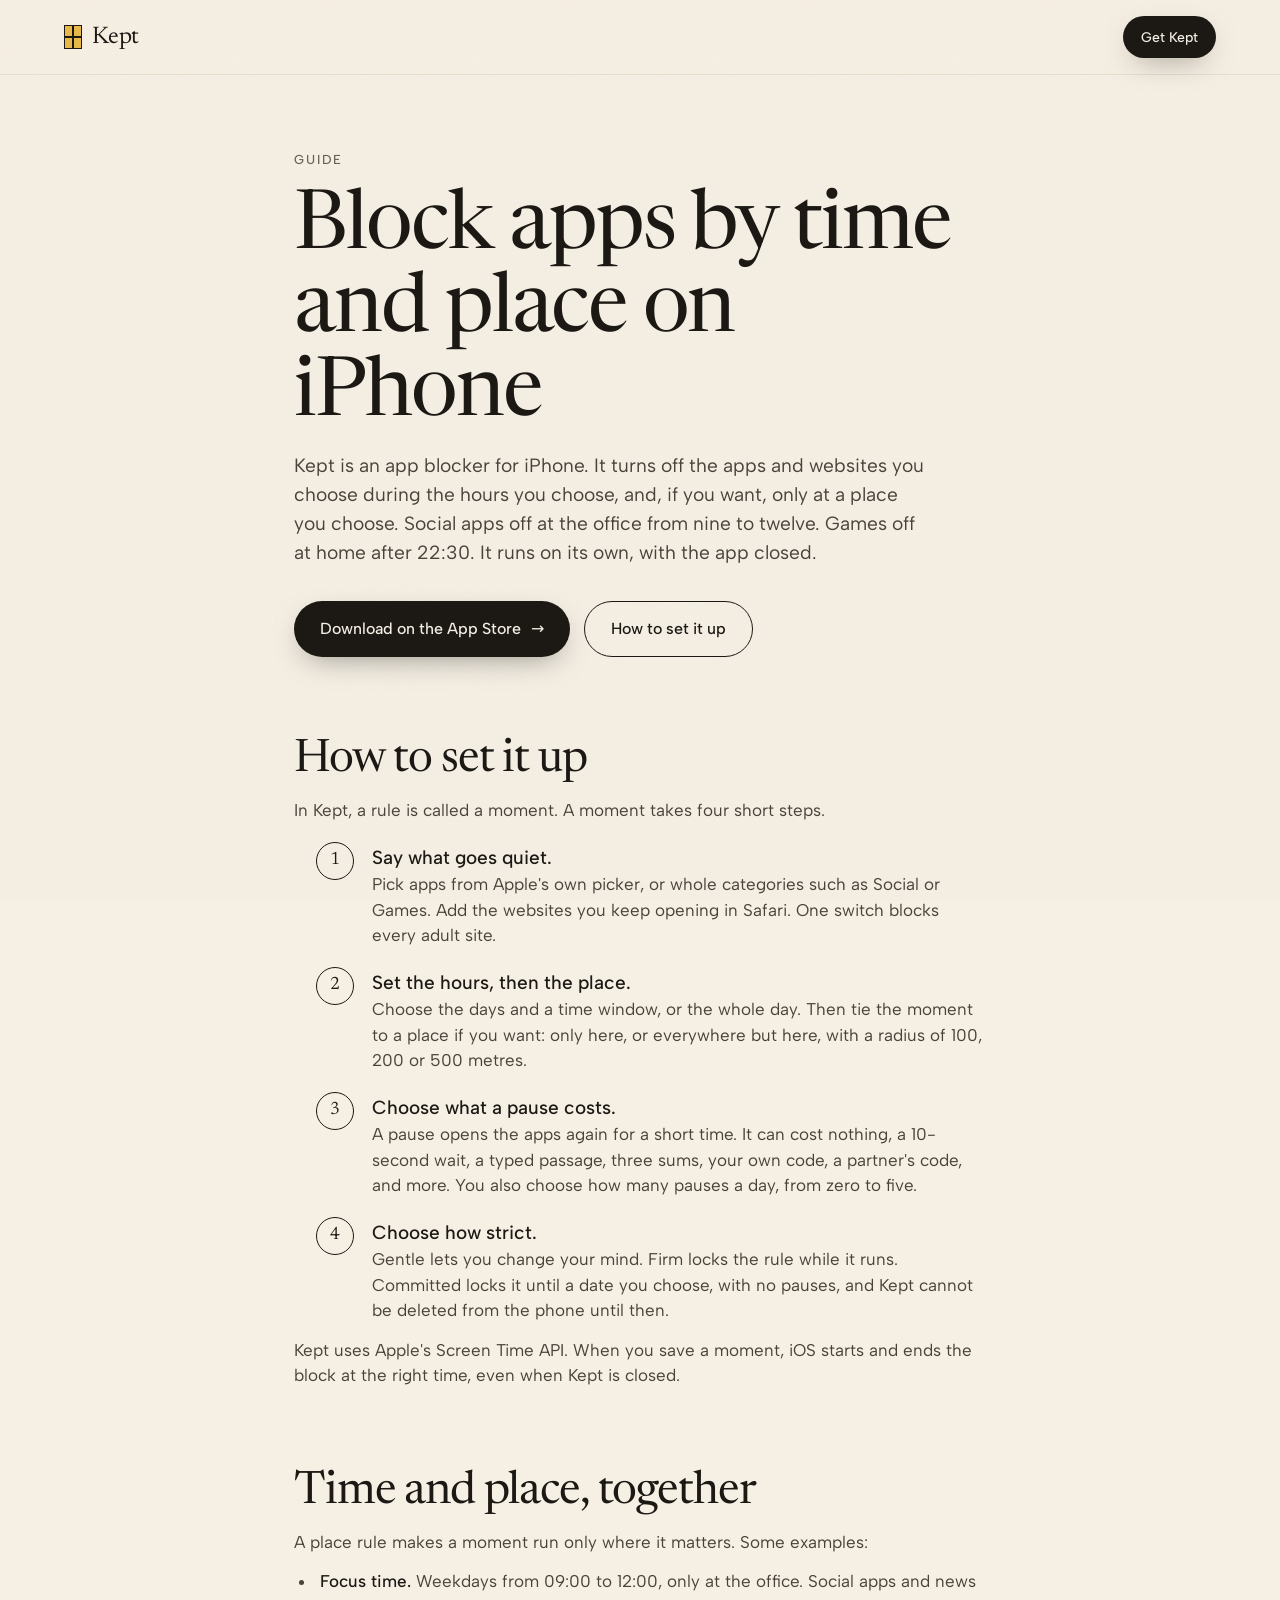
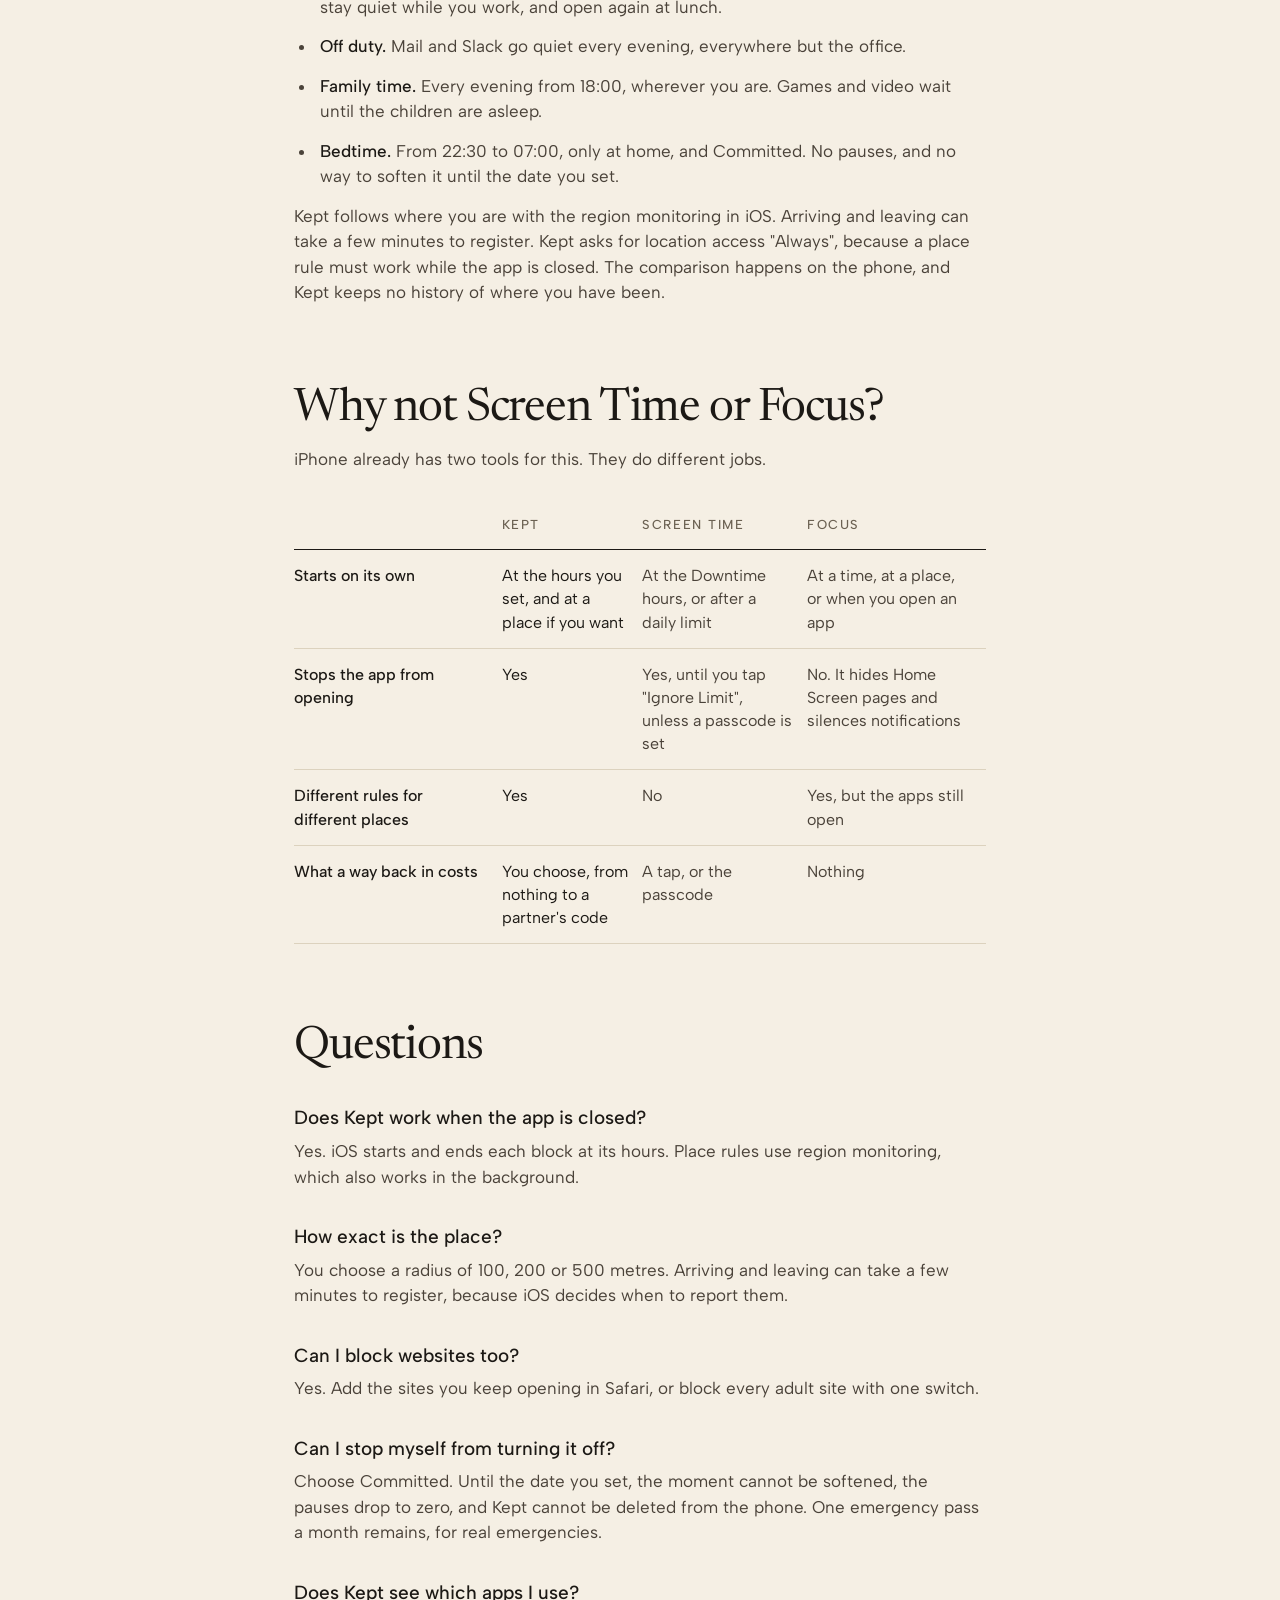
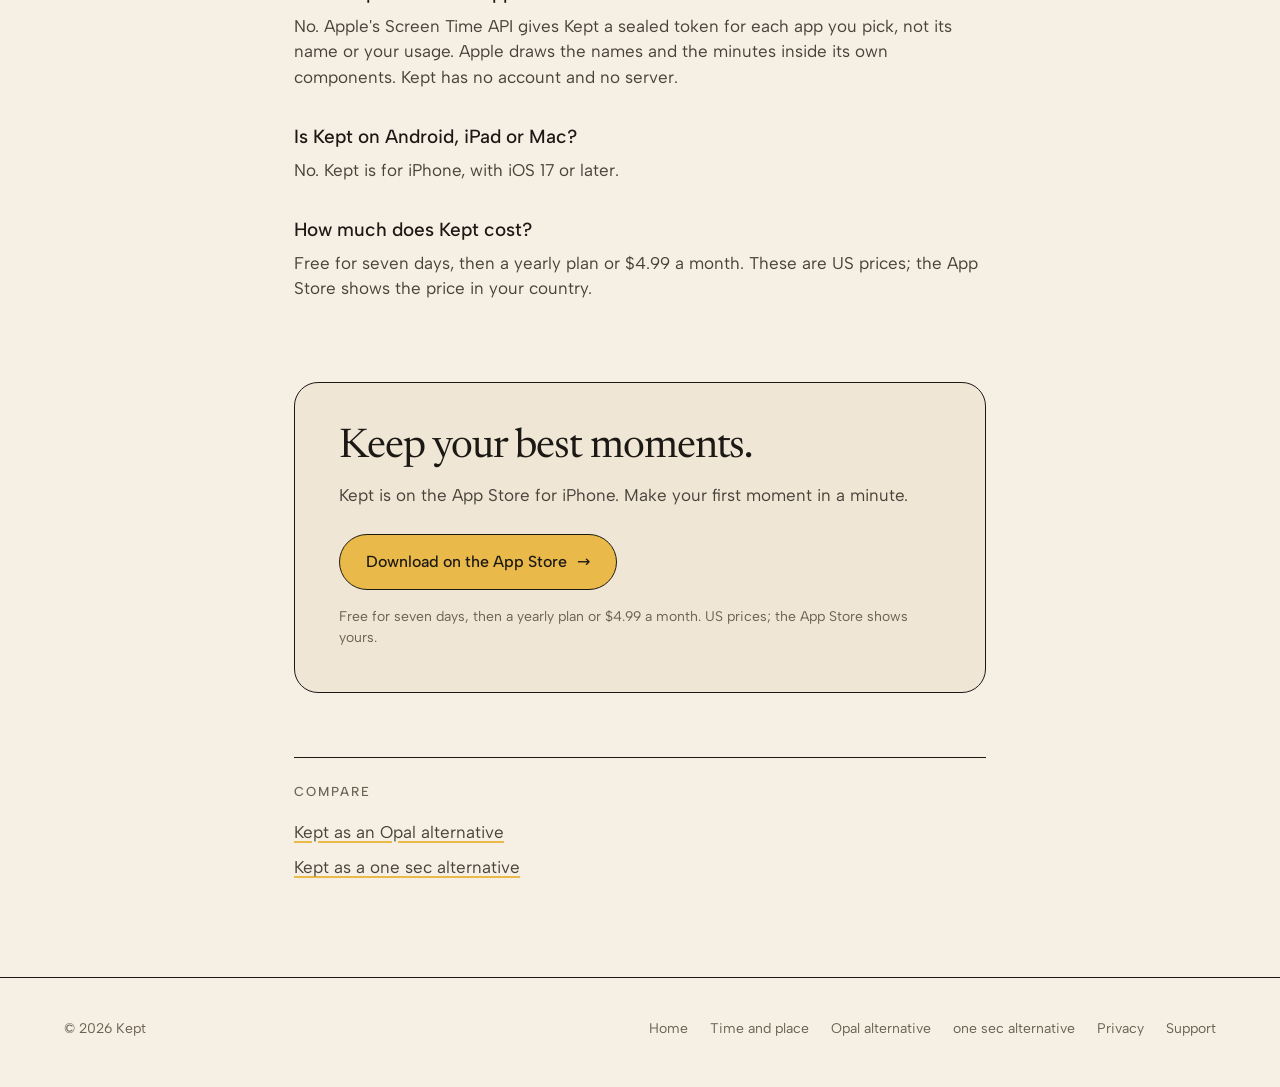
==== commit e845c892: "site: hide the yearly price until the new price is live Kept Yearly gets a new price in every countr" ====
--- a/block-apps-by-time-and-place/index.html
+++ b/block-apps-by-time-and-place/index.html
@@ -71,7 +71,7 @@
           {
             "@type": "Question",
             "name": "How much does Kept cost?",
-            "acceptedAnswer": { "@type": "Answer", "text": "Free for seven days, then $9.99 a year. Monthly is $4.99. These are US prices; the App Store shows the price in your country." }
+            "acceptedAnswer": { "@type": "Answer", "text": "Free for seven days, then a yearly plan or $4.99 a month. These are US prices; the App Store shows the price in your country." }
           }
         ]
       }
@@ -145,7 +145,7 @@
       <h3>Is Kept on Android, iPad or Mac?</h3>
       <p>No. Kept is for iPhone, with iOS 17 or later.</p>
       <h3>How much does Kept cost?</h3>
-      <p>Free for seven days, then $9.99 a year. Monthly is $4.99. These are US prices; the App Store shows the price in your country.</p>
+      <p>Free for seven days, then a yearly plan or $4.99 a month. These are US prices; the App Store shows the price in your country.</p>
     </div>
 
     <section class="callout">
@@ -154,7 +154,7 @@
       <div class="btn-row">
         <a class="btn btn-amber" href="https://apps.apple.com/app/id6816713953" target="_blank" rel="noopener">Download on the App Store <span class="arrow">→</span></a>
       </div>
-      <p class="fine">Free for seven days, then $9.99 a year. Monthly is $4.99. US prices; the App Store shows yours.</p>
+      <p class="fine">Free for seven days, then a yearly plan or $4.99 a month. US prices; the App Store shows yours.</p>
     </section>
 
     <nav class="related" aria-label="More guides">
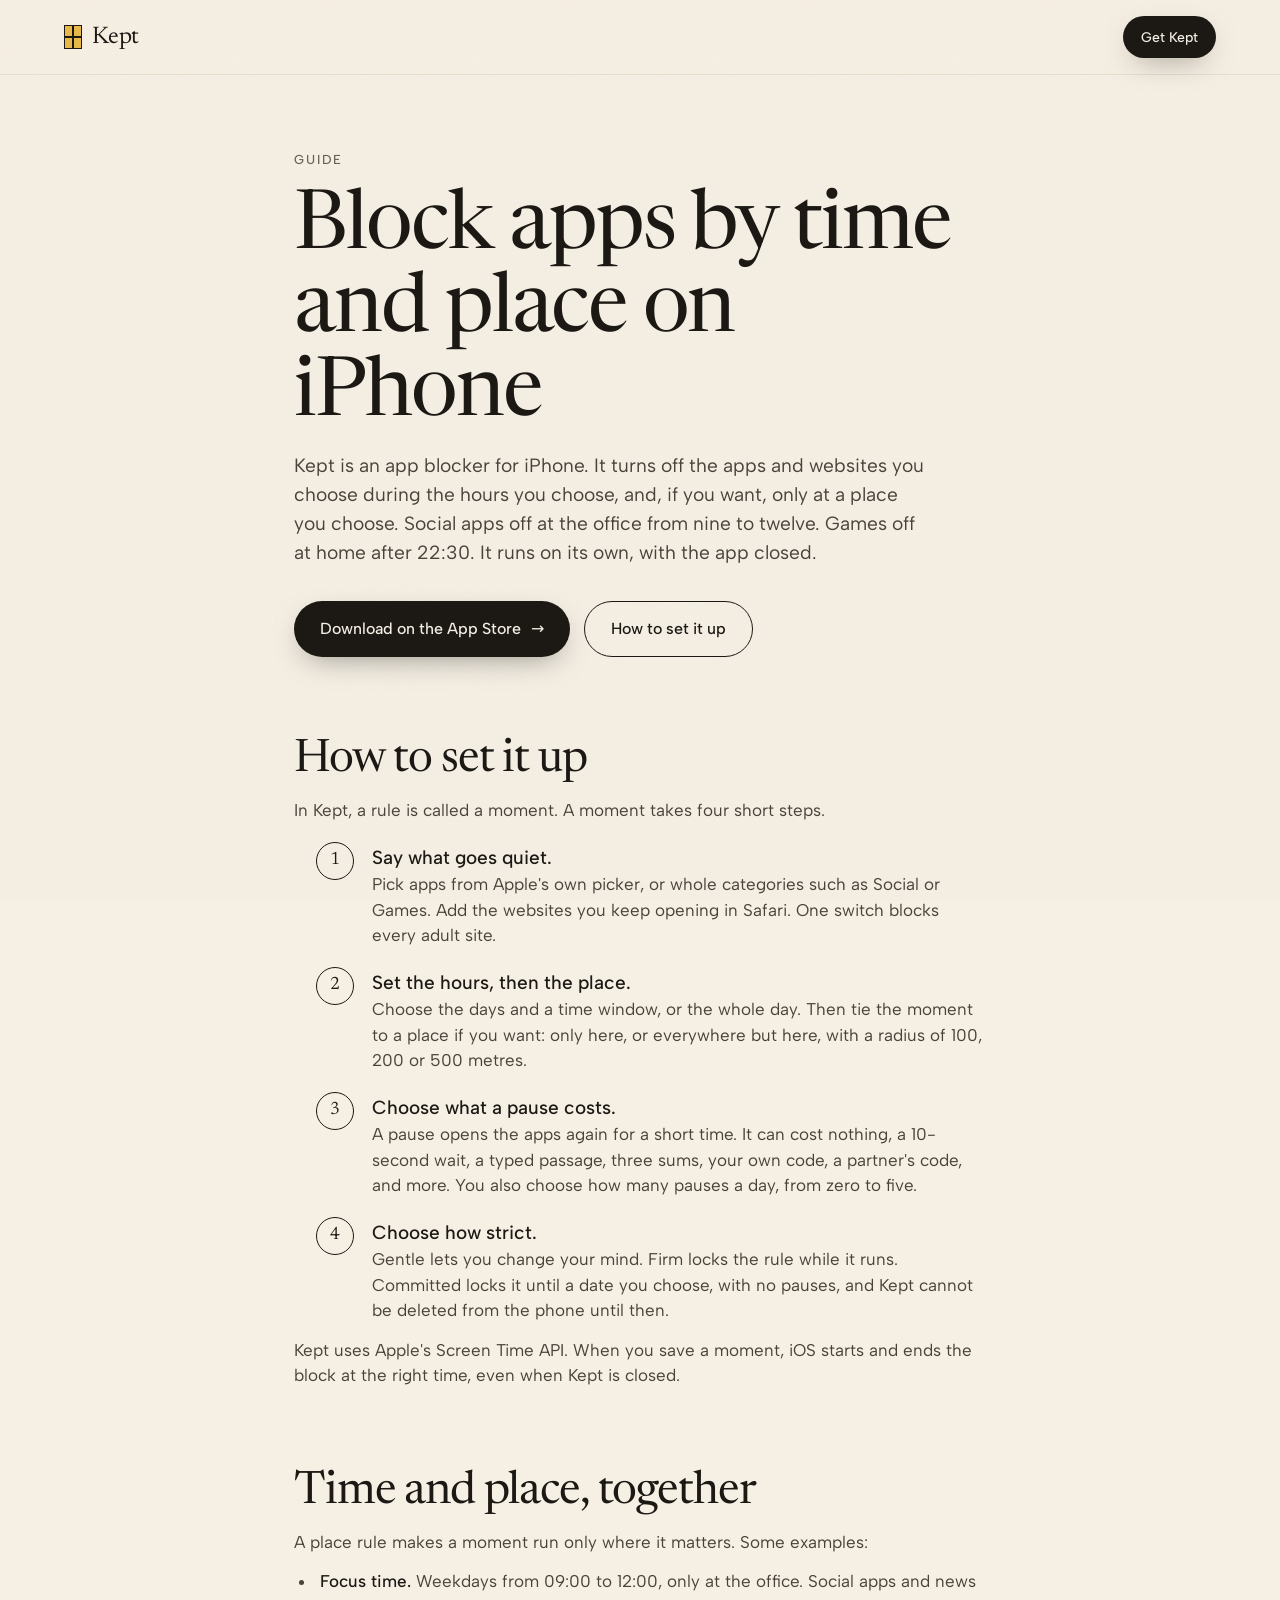
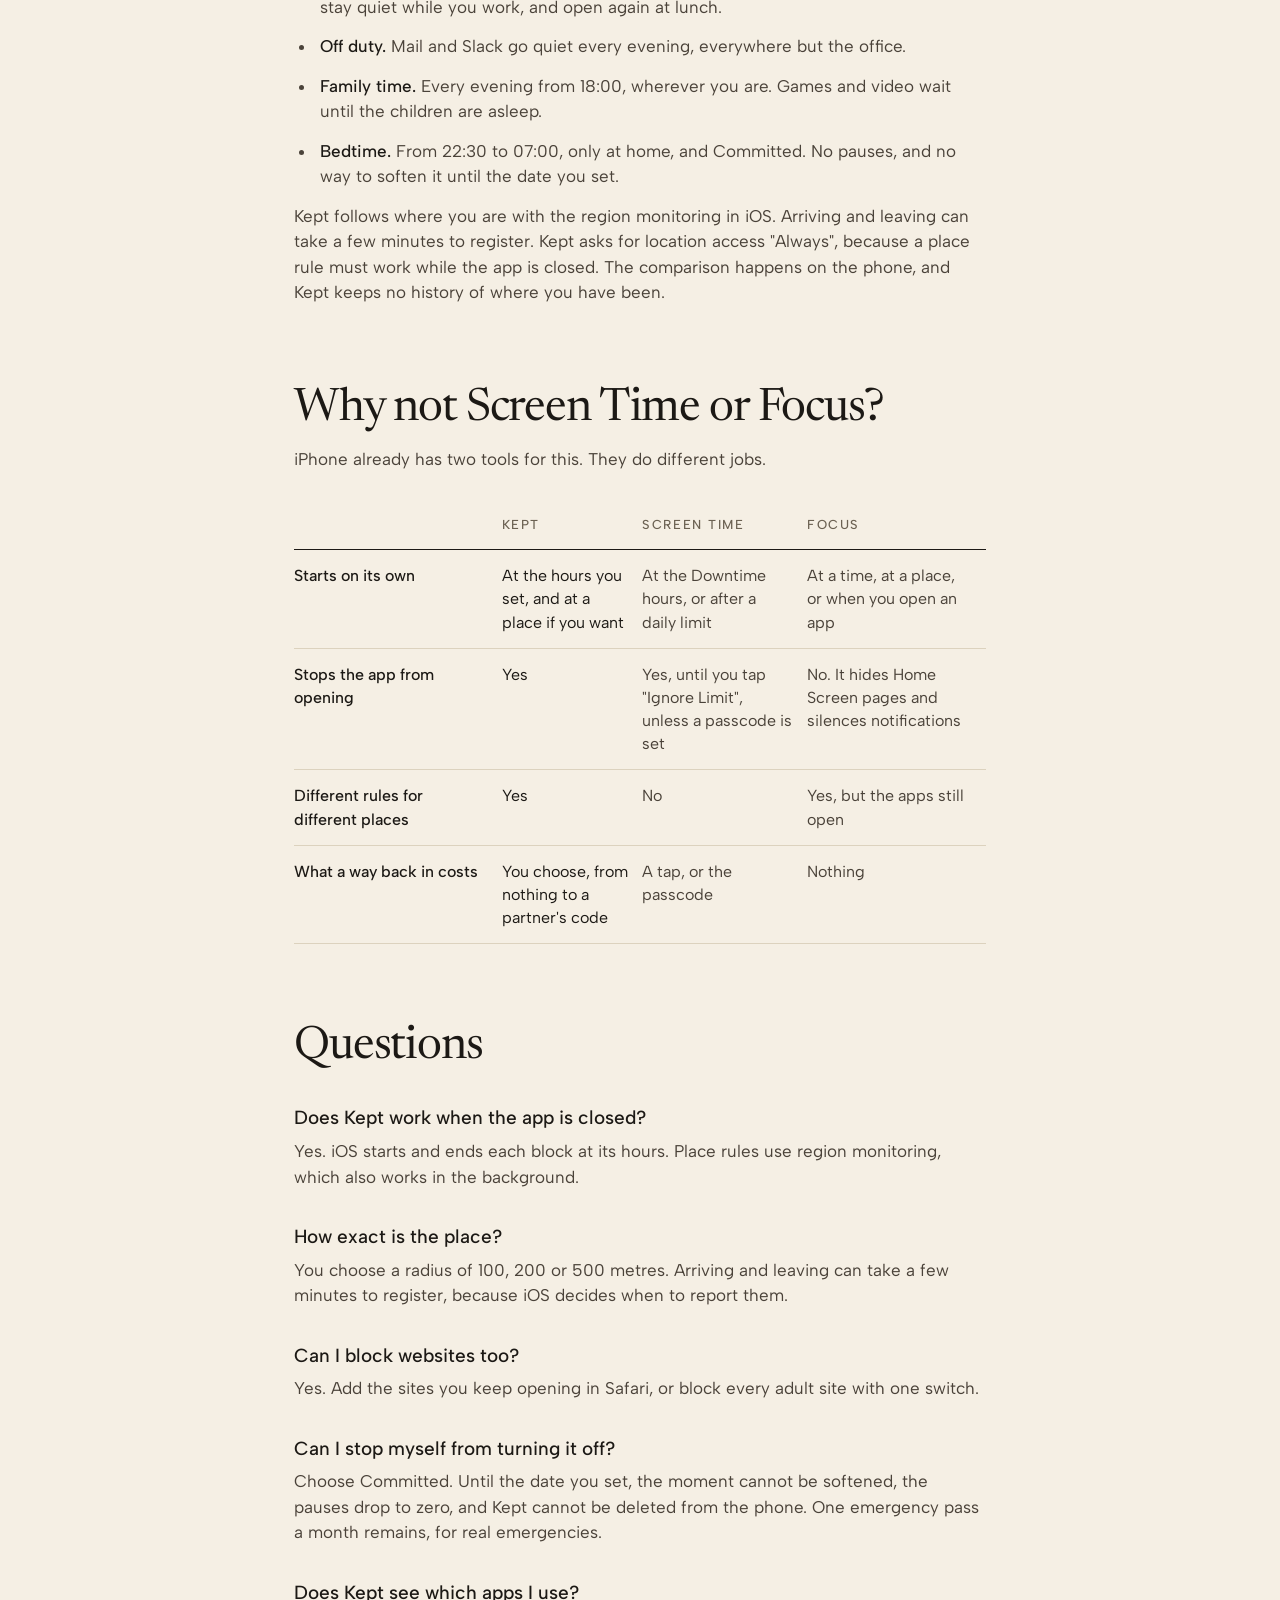
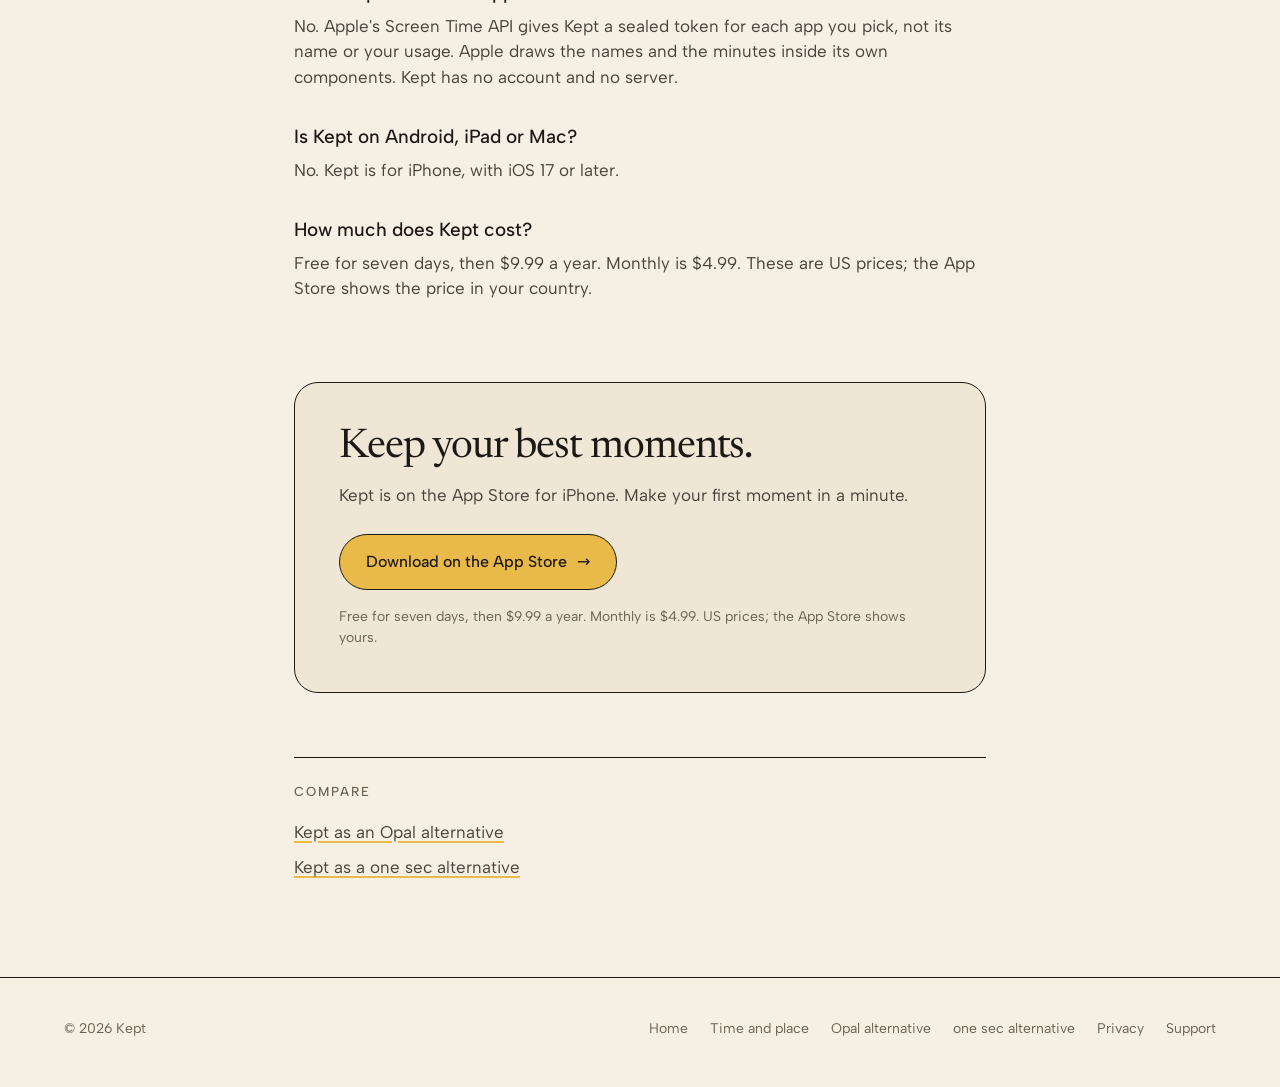
==== commit 4fb794c3: "site: show the yearly price of $9.99 again The new yearly price is live in the App Store in every co" ====
--- a/block-apps-by-time-and-place/index.html
+++ b/block-apps-by-time-and-place/index.html
@@ -71,7 +71,7 @@
           {
             "@type": "Question",
             "name": "How much does Kept cost?",
-            "acceptedAnswer": { "@type": "Answer", "text": "Free for seven days, then a yearly plan or $4.99 a month. These are US prices; the App Store shows the price in your country." }
+            "acceptedAnswer": { "@type": "Answer", "text": "Free for seven days, then $9.99 a year. Monthly is $4.99. These are US prices; the App Store shows the price in your country." }
           }
         ]
       }
@@ -145,7 +145,7 @@
       <h3>Is Kept on Android, iPad or Mac?</h3>
       <p>No. Kept is for iPhone, with iOS 17 or later.</p>
       <h3>How much does Kept cost?</h3>
-      <p>Free for seven days, then a yearly plan or $4.99 a month. These are US prices; the App Store shows the price in your country.</p>
+      <p>Free for seven days, then $9.99 a year. Monthly is $4.99. These are US prices; the App Store shows the price in your country.</p>
     </div>
 
     <section class="callout">
@@ -154,7 +154,7 @@
       <div class="btn-row">
         <a class="btn btn-amber" href="https://apps.apple.com/app/id6816713953" target="_blank" rel="noopener">Download on the App Store <span class="arrow">→</span></a>
       </div>
-      <p class="fine">Free for seven days, then a yearly plan or $4.99 a month. US prices; the App Store shows yours.</p>
+      <p class="fine">Free for seven days, then $9.99 a year. Monthly is $4.99. US prices; the App Store shows yours.</p>
     </section>
 
     <nav class="related" aria-label="More guides">
